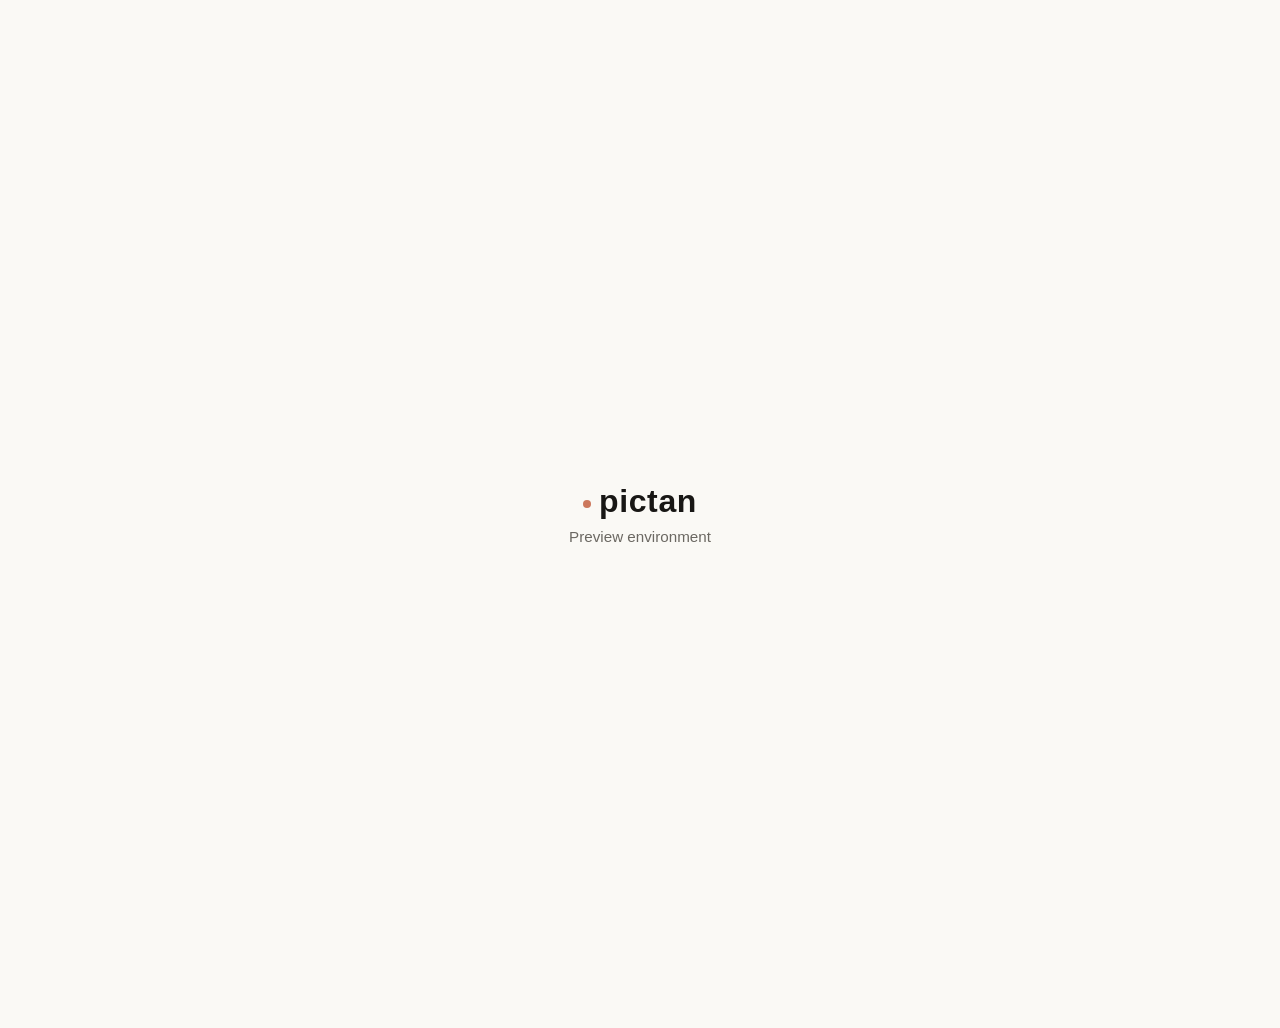
==== pictan-next/index.html @ 75539a79 "chore: bootstrap pictan.corita.jp preview environment - Add pictan-next/ as scratch space for the up" ====
<!DOCTYPE html>
<html lang="en">
<head>
  <meta charset="UTF-8">
  <meta name="viewport" content="width=device-width, initial-scale=1.0">
  <meta name="robots" content="noindex, nofollow">
  <title>pictan</title>
  <style>
    body {
      font-family: -apple-system, BlinkMacSystemFont, "Helvetica Neue", sans-serif;
      margin: 0;
      padding: 4rem 1.5rem;
      color: #181715;
      background: #faf9f5;
      min-height: 100vh;
      display: flex;
      flex-direction: column;
      justify-content: center;
      align-items: center;
      text-align: center;
    }
    h1 {
      margin: 0 0 0.5rem;
      font-size: 2rem;
      letter-spacing: 0.02em;
    }
    p {
      margin: 0;
      color: #6b6862;
      font-size: 0.95rem;
    }
    .dot {
      display: inline-block;
      width: 0.5rem;
      height: 0.5rem;
      background: #cc785c;
      border-radius: 50%;
      margin-right: 0.5rem;
      vertical-align: middle;
    }
  </style>
</head>
<body>
  <h1><span class="dot"></span>pictan</h1>
  <p>Preview environment</p>
</body>
</html>
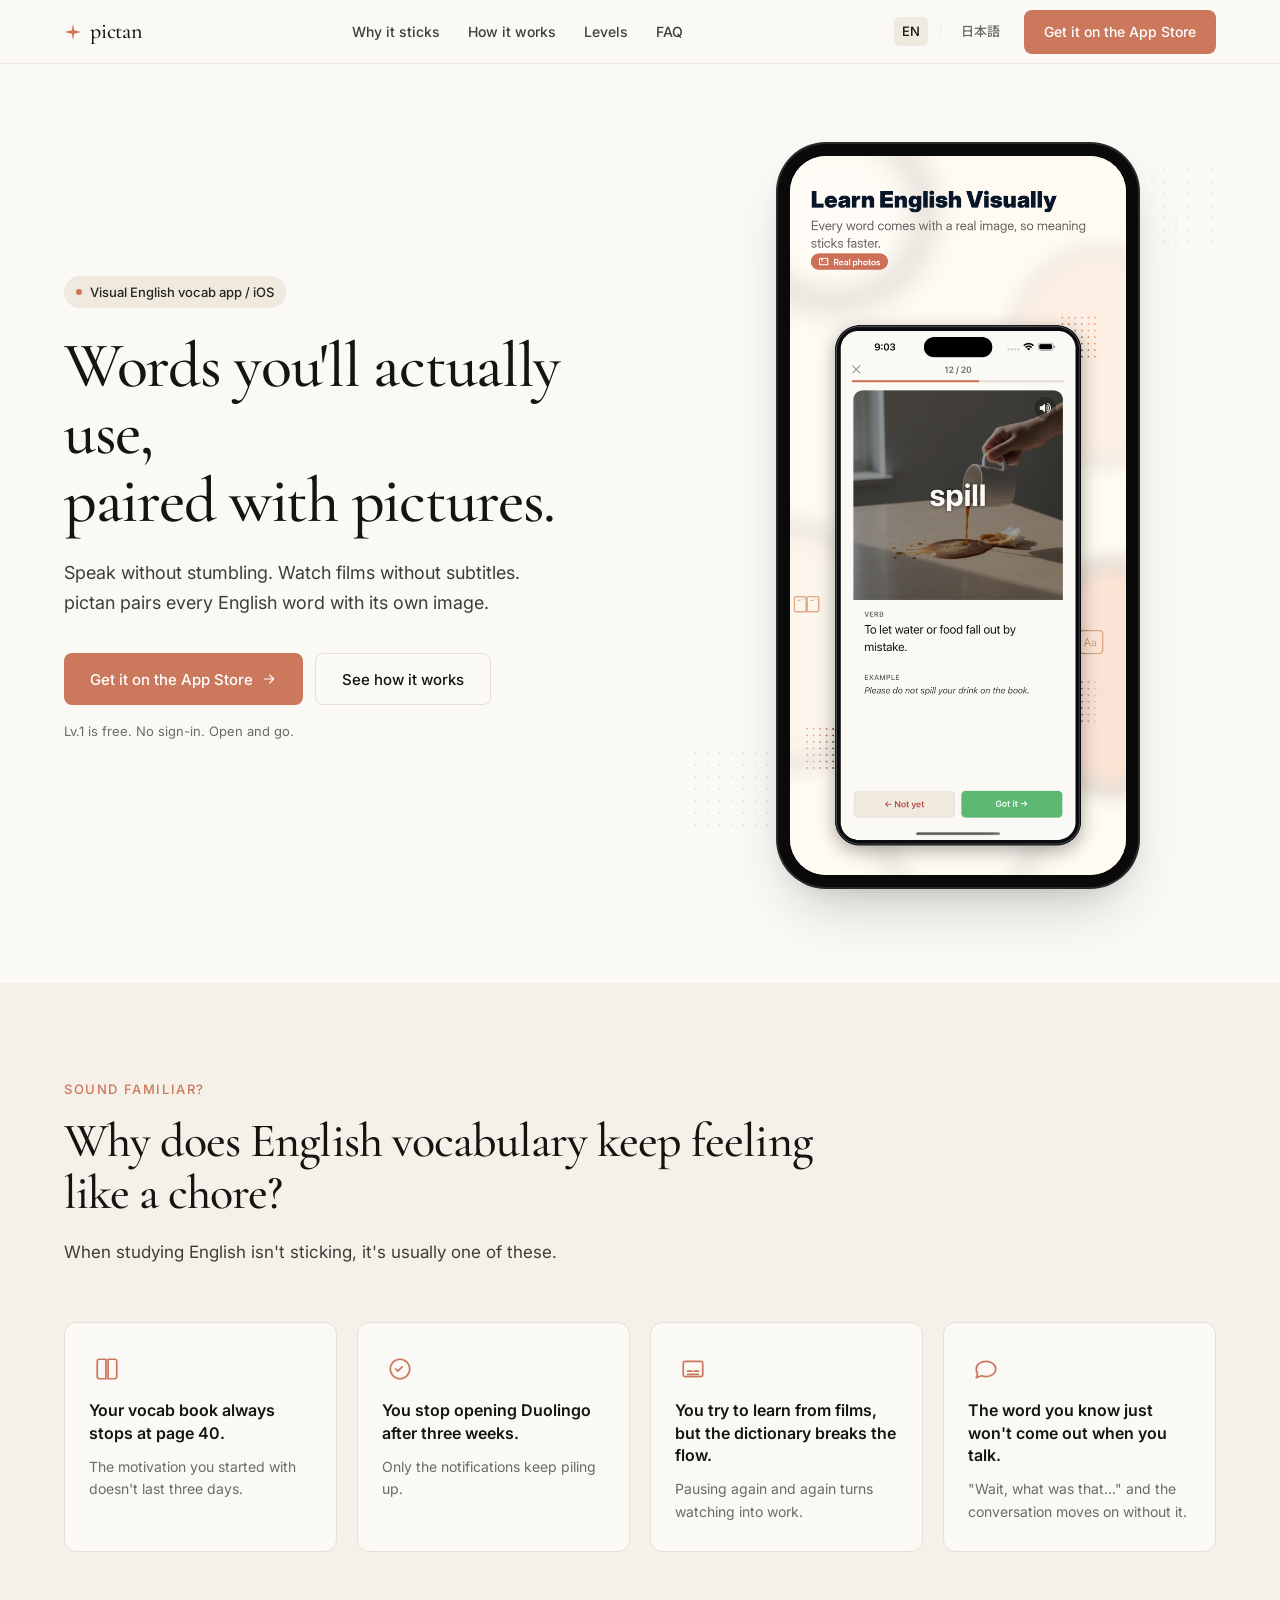
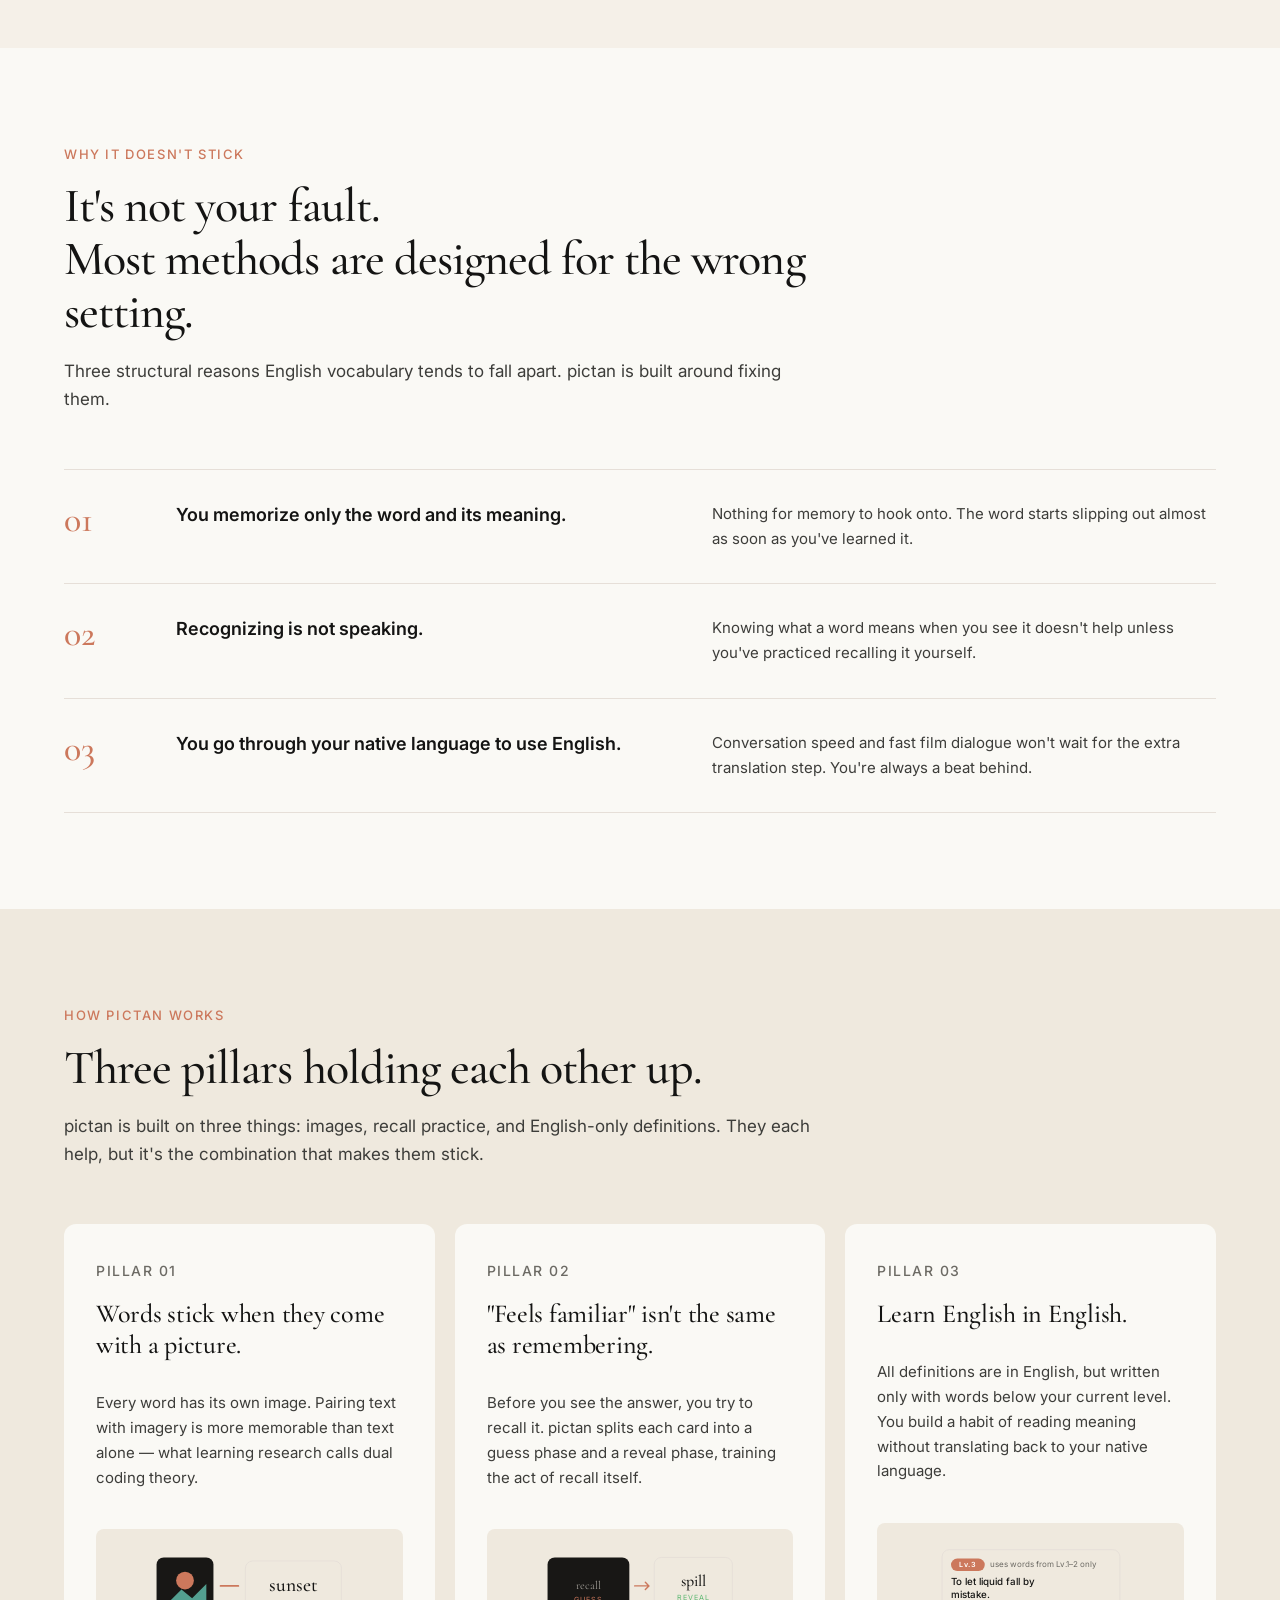
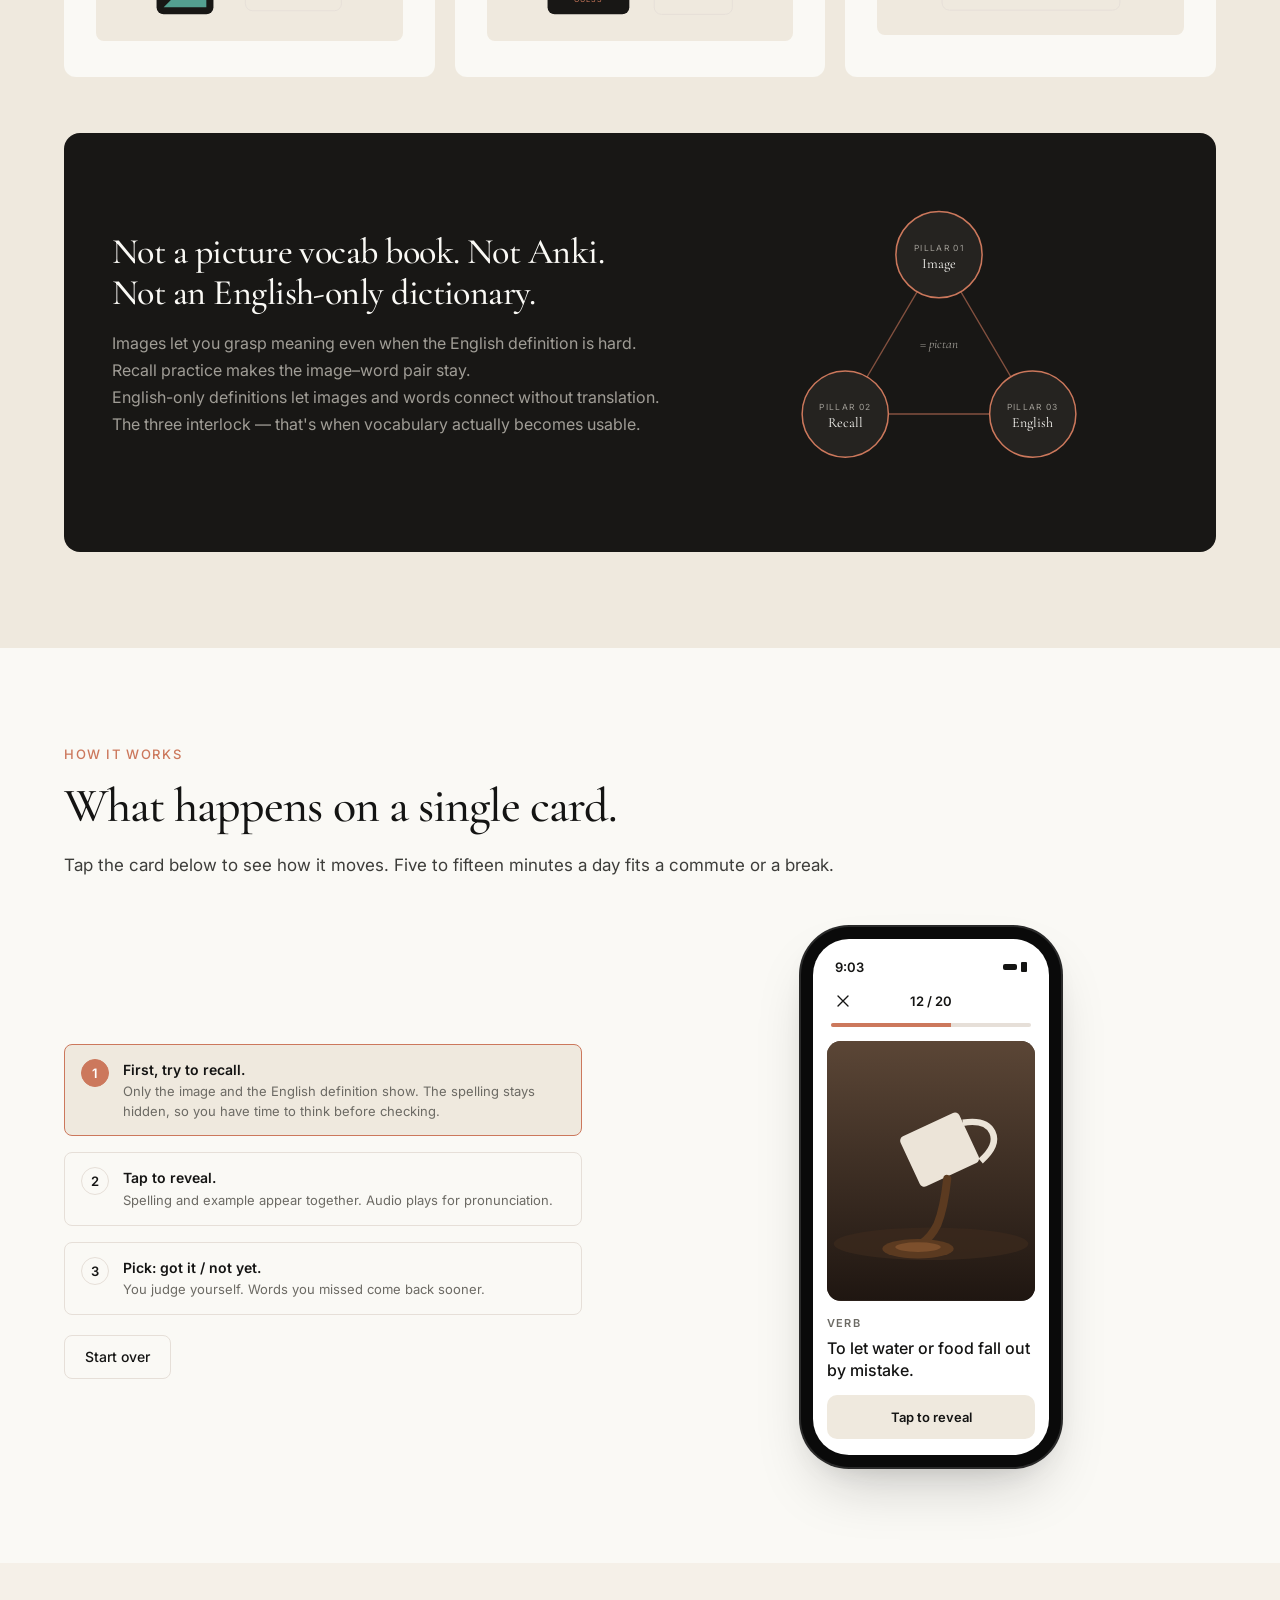
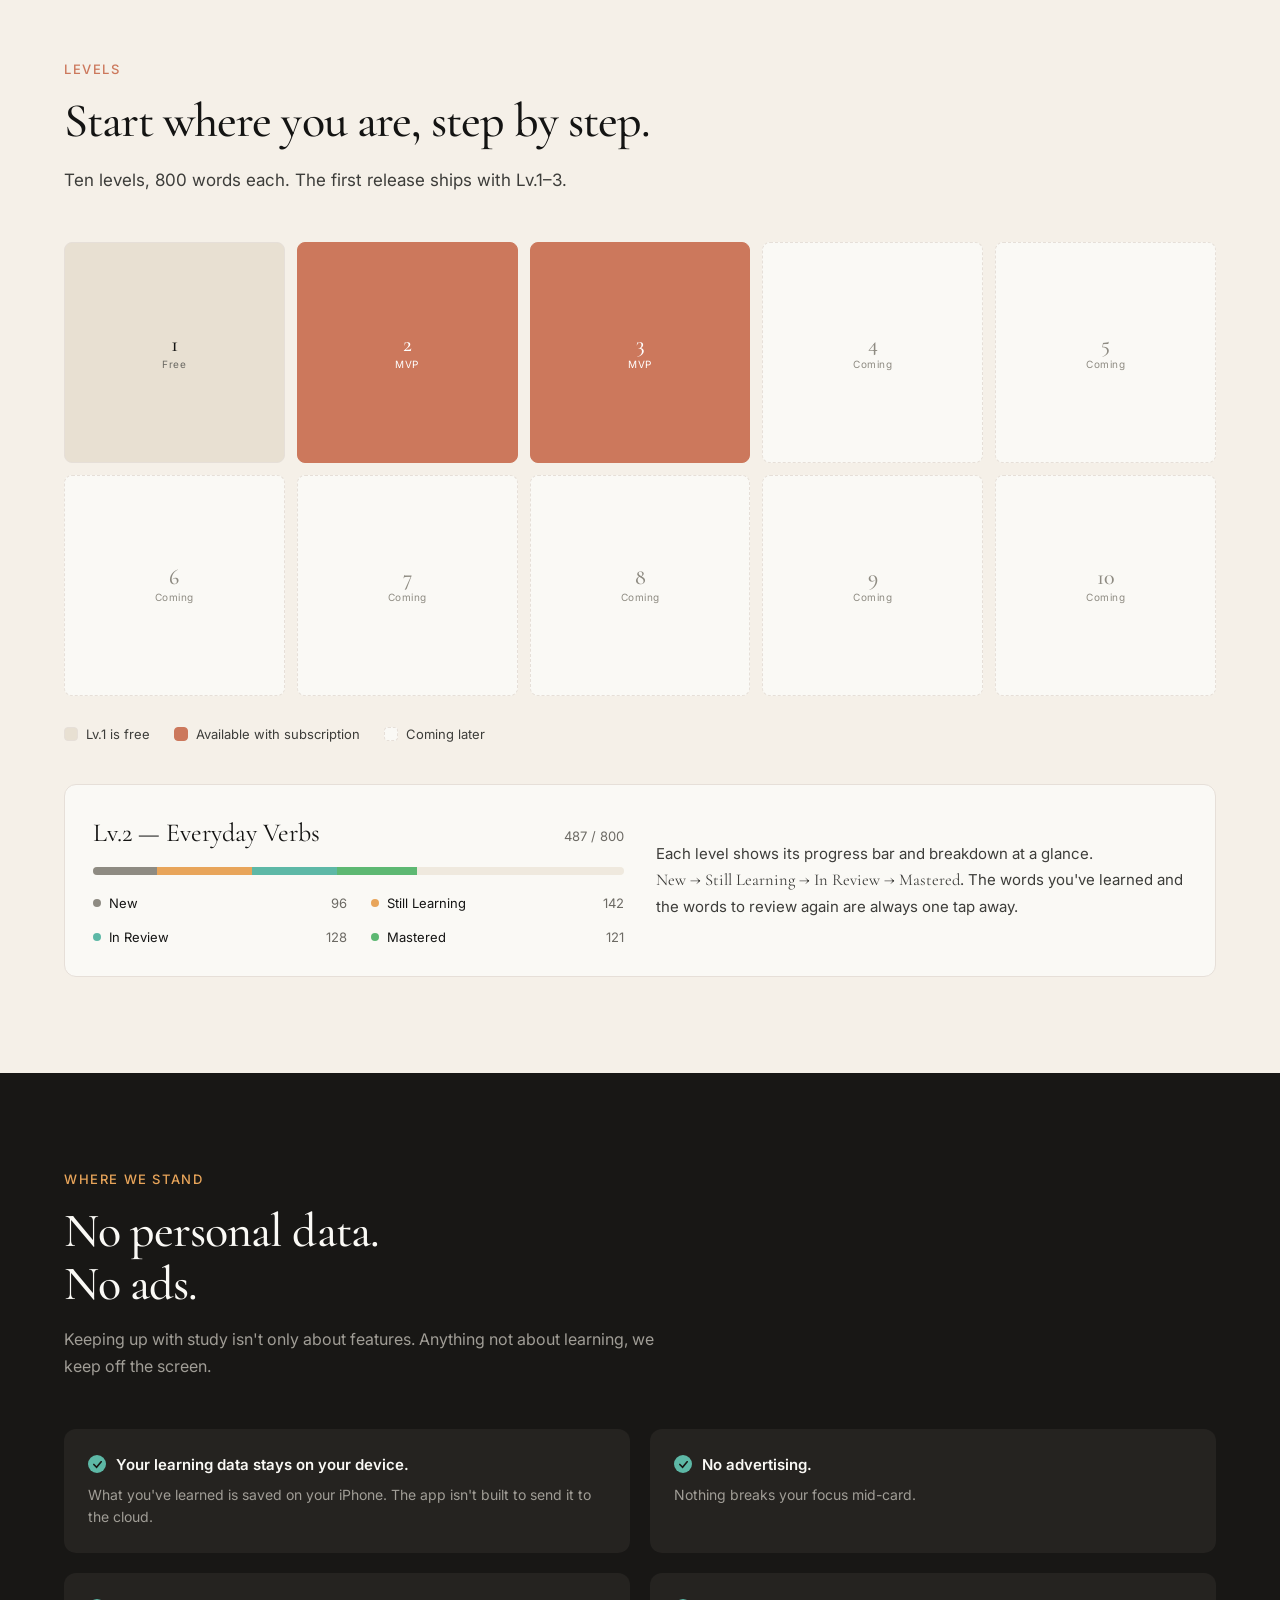
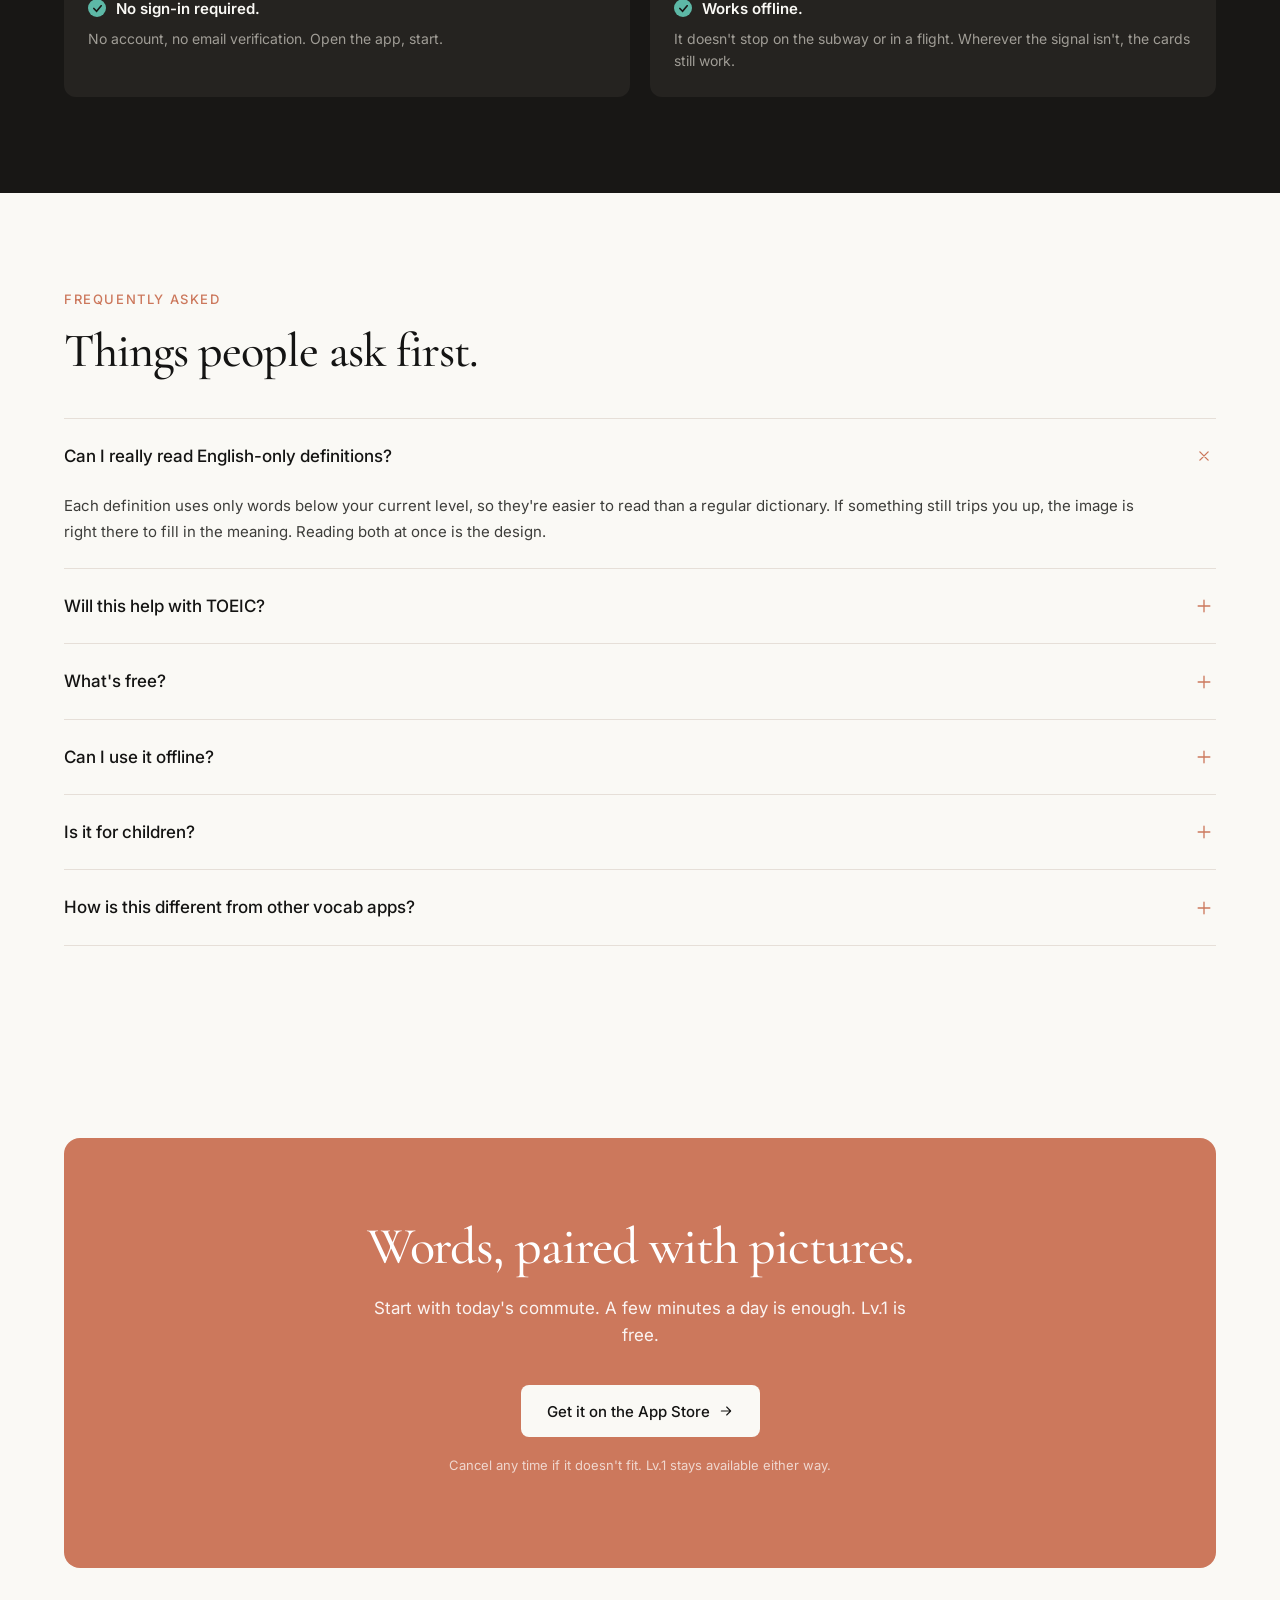
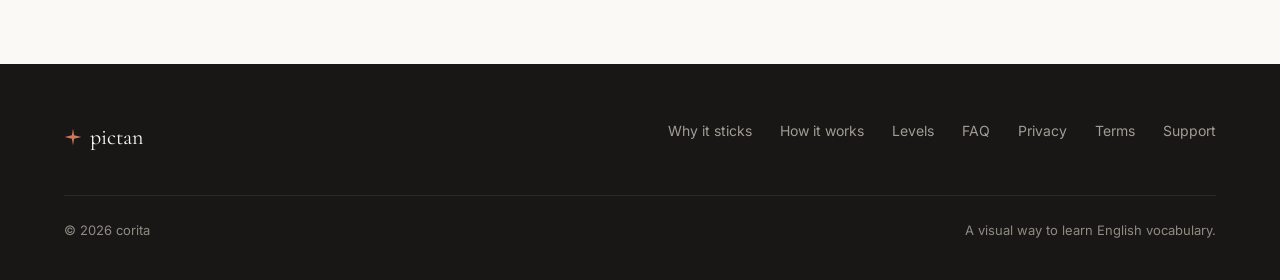
==== commit 6eb35916: "feat(pictan-next): add English LP and bilingual switching URL structure:   /   = English LP (x-defau" ====
--- a/pictan-next/index.html
+++ b/pictan-next/index.html
@@ -1,47 +1,693 @@
-<!DOCTYPE html>
+<!doctype html>
 <html lang="en">
 <head>
-  <meta charset="UTF-8">
-  <meta name="viewport" content="width=device-width, initial-scale=1.0">
+  <meta charset="utf-8">
+  <meta name="viewport" content="width=device-width, initial-scale=1">
+
+  <!-- First-visit language auto-redirect (root path only).
+       Runs synchronously before paint, so Japanese browsers never see
+       the English page flash. Honors any prior explicit choice. -->
+  <script>
+    (function () {
+      try {
+        if (localStorage.getItem('pictan_lang_pref')) return;
+        var p = window.location.pathname;
+        if (p !== '/' && p !== '/index.html') return;
+        var lang = (navigator.language || 'en').toLowerCase();
+        if (lang.indexOf('ja') === 0) {
+          localStorage.setItem('pictan_lang_pref', 'ja-auto');
+          window.location.replace('/ja');
+        }
+      } catch (e) {}
+    })();
+  </script>
+
+  <!-- Preview environment — index removal happens at cut-over (see MIGRATION.md). -->
   <meta name="robots" content="noindex, nofollow">
-  <title>pictan</title>
-  <style>
-    body {
-      font-family: -apple-system, BlinkMacSystemFont, "Helvetica Neue", sans-serif;
-      margin: 0;
-      padding: 4rem 1.5rem;
-      color: #181715;
-      background: #faf9f5;
-      min-height: 100vh;
-      display: flex;
-      flex-direction: column;
-      justify-content: center;
-      align-items: center;
-      text-align: center;
-    }
-    h1 {
-      margin: 0 0 0.5rem;
-      font-size: 2rem;
-      letter-spacing: 0.02em;
-    }
-    p {
-      margin: 0;
-      color: #6b6862;
-      font-size: 0.95rem;
-    }
-    .dot {
-      display: inline-block;
-      width: 0.5rem;
-      height: 0.5rem;
-      background: #cc785c;
-      border-radius: 50%;
-      margin-right: 0.5rem;
-      vertical-align: middle;
-    }
-  </style>
+
+  <title>pictan – Visual English vocabulary, paired with images</title>
+  <meta name="description" content="Every English word paired with its own image. Recall practice on every card. English-only definitions written below your level. Free for Lv.1, no sign-in. iOS.">
+
+  <!-- Open Graph / Twitter -->
+  <meta property="og:type" content="website">
+  <meta property="og:title" content="pictan – Visual English vocabulary, paired with images">
+  <meta property="og:description" content="Every English word paired with its own image. Free for Lv.1, no sign-in. iOS.">
+  <meta property="og:url" content="https://pictan.corita.jp/">
+  <meta property="og:image" content="https://pictan.corita.jp/assets/app-card-spill.png">
+  <meta property="og:locale" content="en_US">
+  <meta property="og:locale:alternate" content="ja_JP">
+  <meta property="og:site_name" content="pictan">
+  <meta name="twitter:card" content="summary_large_image">
+
+  <link rel="canonical" href="https://pictan.corita.jp/">
+  <link rel="alternate" hreflang="en" href="https://pictan.corita.jp/">
+  <link rel="alternate" hreflang="ja" href="https://pictan.corita.jp/ja">
+  <link rel="alternate" hreflang="x-default" href="https://pictan.corita.jp/">
+
+  <!-- Fonts -->
+  <link rel="preconnect" href="https://fonts.googleapis.com">
+  <link rel="preconnect" href="https://fonts.gstatic.com" crossorigin>
+  <link href="https://fonts.googleapis.com/css2?family=Cormorant+Garamond:wght@500;600&family=Inter:wght@400;500;600;700&family=Noto+Sans+JP:wght@400;500;600;700&family=Noto+Serif+JP:wght@500;600&display=swap" rel="stylesheet">
+
+  <link rel="stylesheet" href="styles.css">
 </head>
 <body>
-  <h1><span class="dot"></span>pictan</h1>
-  <p>Preview environment</p>
+
+<!-- ============ Nav ============ -->
+<nav class="nav">
+  <div class="container nav__inner">
+    <a class="nav__brand" href="#top" aria-label="pictan home">
+      <svg width="18" height="18" viewBox="0 0 16 16" fill="none" aria-hidden="true">
+        <path d="M8 0.5 L9 6.5 L15.5 8 L9 9.5 L8 15.5 L7 9.5 L0.5 8 L7 6.5 Z" fill="#cc785c"/>
+      </svg>
+      <span>pictan</span>
+    </a>
+    <div class="nav__links">
+      <a href="#why">Why it sticks</a>
+      <a href="#how">How it works</a>
+      <a href="#levels">Levels</a>
+      <a href="#faq">FAQ</a>
+    </div>
+    <div style="display:flex;align-items:center;gap:0">
+      <div class="nav__lang" aria-label="Language">
+        <a href="/" class="nav__lang-btn nav__lang-btn--active" data-lang-switch="en" hreflang="en" aria-current="page">EN</a>
+        <span class="nav__lang-sep" aria-hidden="true">｜</span>
+        <a href="/ja" class="nav__lang-btn" data-lang-switch="ja" hreflang="ja">日本語</a>
+      </div>
+      <!-- TODO(app-store-url): Replace href with actual App Store URL after approval. -->
+      <a class="btn btn--primary" href="#cta" data-app-store-link>Get it on the App Store</a>
+    </div>
+  </div>
+</nav>
+
+<main>
+
+  <!-- ============ Hero ============ -->
+  <section class="hero" id="top">
+    <div class="container hero__grid">
+      <div>
+        <span class="hero__eyebrow">
+          <span class="hero__eyebrow-dot"></span>
+          Visual English vocab app / iOS
+        </span>
+        <h1 class="display-xl">
+          Words you'll actually use,<br>paired with pictures.
+        </h1>
+        <p class="hero__sub">
+          Speak without stumbling. Watch films without subtitles.<br>
+          pictan pairs every English word with its own image.
+        </p>
+        <div class="hero__cta-row">
+          <!-- TODO(app-store-url): Replace href with actual App Store URL after approval. -->
+          <a class="btn btn--primary btn--lg" href="#cta" data-app-store-link>
+            Get it on the App Store
+            <svg width="16" height="16" viewBox="0 0 24 24" fill="none" stroke="currentColor" stroke-width="1.6" stroke-linecap="round" stroke-linejoin="round" aria-hidden="true">
+              <path d="M5 12h14M13 6l6 6-6 6"/>
+            </svg>
+          </a>
+          <a class="btn btn--secondary btn--lg" href="#how">See how it works</a>
+        </div>
+        <p class="hero__cta-note">Lv.1 is free. No sign-in. Open and go.</p>
+      </div>
+      <div class="hero__phone-wrap">
+        <div class="hero__dots dot-pattern hero__dots--tr"></div>
+        <div class="hero__dots dot-pattern hero__dots--bl"></div>
+        <div class="phone phone--lg">
+          <div class="phone__screen">
+            <img src="assets/app-card-spill.png" alt="pictan flashcard screen" width="360" height="660">
+          </div>
+        </div>
+      </div>
+    </div>
+  </section>
+
+  <!-- ============ Pain ============ -->
+  <section class="section pain">
+    <div class="container">
+      <div class="section-header">
+        <p class="section-eyebrow">Sound familiar?</p>
+        <h2 class="display-lg">Why does English vocabulary keep feeling like a chore?</h2>
+        <p class="section-header__sub">
+          When studying English isn't sticking, it's usually one of these.
+        </p>
+      </div>
+      <div class="pain__grid">
+
+        <div class="pain-card">
+          <div class="pain-card__icon">
+            <svg width="26" height="26" viewBox="0 0 24 24" fill="none" stroke="currentColor" stroke-width="1.6" stroke-linecap="round" stroke-linejoin="round" aria-hidden="true">
+              <path d="M3 5a2 2 0 012-2h6v18H5a2 2 0 01-2-2V5z"/>
+              <path d="M21 5a2 2 0 00-2-2h-6v18h6a2 2 0 002-2V5z"/>
+            </svg>
+          </div>
+          <div class="pain-card__title">Your vocab book always stops at page 40.</div>
+          <div class="pain-card__body">The motivation you started with doesn't last three days.</div>
+        </div>
+
+        <div class="pain-card">
+          <div class="pain-card__icon">
+            <svg width="26" height="26" viewBox="0 0 24 24" fill="none" stroke="currentColor" stroke-width="1.6" stroke-linecap="round" stroke-linejoin="round" aria-hidden="true">
+              <circle cx="12" cy="12" r="9"/>
+              <path d="M8 12l2 2 4-4"/>
+            </svg>
+          </div>
+          <div class="pain-card__title">You stop opening Duolingo after three weeks.</div>
+          <div class="pain-card__body">Only the notifications keep piling up.</div>
+        </div>
+
+        <div class="pain-card">
+          <div class="pain-card__icon">
+            <svg width="26" height="26" viewBox="0 0 24 24" fill="none" stroke="currentColor" stroke-width="1.6" stroke-linecap="round" stroke-linejoin="round" aria-hidden="true">
+              <rect x="3" y="5" width="18" height="14" rx="2"/>
+              <path d="M7 14h4M13 14h4M7 17h10"/>
+            </svg>
+          </div>
+          <div class="pain-card__title">You try to learn from films, but the dictionary breaks the flow.</div>
+          <div class="pain-card__body">Pausing again and again turns watching into work.</div>
+        </div>
+
+        <div class="pain-card">
+          <div class="pain-card__icon">
+            <svg width="26" height="26" viewBox="0 0 24 24" fill="none" stroke="currentColor" stroke-width="1.6" stroke-linecap="round" stroke-linejoin="round" aria-hidden="true">
+              <path d="M21 12c0 4-4 7-9 7-1.5 0-2.9-.3-4.2-.8L3 20l1.2-3.7C3.5 15.1 3 13.6 3 12c0-4 4-7 9-7s9 3 9 7z"/>
+            </svg>
+          </div>
+          <div class="pain-card__title">The word you know just won't come out when you talk.</div>
+          <div class="pain-card__body">"Wait, what was that..." and the conversation moves on without it.</div>
+        </div>
+
+      </div>
+    </div>
+  </section>
+
+  <!-- ============ Structural / continued reasons ============ -->
+  <section class="section" id="why">
+    <div class="container">
+      <div class="section-header">
+        <p class="section-eyebrow">Why it doesn't stick</p>
+        <h2 class="display-lg">It's not your fault.<br>Most methods are designed for the wrong setting.</h2>
+        <p class="section-header__sub struct__intro">
+          Three structural reasons English vocabulary tends to fall apart. pictan is built around fixing them.
+        </p>
+      </div>
+      <div class="struct__list">
+
+        <div class="struct-row">
+          <div class="struct-row__num">01</div>
+          <div class="struct-row__title">You memorize only the word and its meaning.</div>
+          <div class="struct-row__body">Nothing for memory to hook onto. The word starts slipping out almost as soon as you've learned it.</div>
+        </div>
+
+        <div class="struct-row">
+          <div class="struct-row__num">02</div>
+          <div class="struct-row__title">Recognizing is not speaking.</div>
+          <div class="struct-row__body">Knowing what a word means when you see it doesn't help unless you've practiced recalling it yourself.</div>
+        </div>
+
+        <div class="struct-row">
+          <div class="struct-row__num">03</div>
+          <div class="struct-row__title">You go through your native language to use English.</div>
+          <div class="struct-row__body">Conversation speed and fast film dialogue won't wait for the extra translation step. You're always a beat behind.</div>
+        </div>
+
+      </div>
+    </div>
+  </section>
+
+  <!-- ============ Pillars (3 pillars + synergy) ============ -->
+  <section class="section pillars" id="how">
+    <div class="container">
+      <div class="section-header">
+        <p class="section-eyebrow">How pictan works</p>
+        <h2 class="display-lg">Three pillars holding each other up.</h2>
+        <p class="section-header__sub">
+          pictan is built on three things: images, recall practice, and English-only definitions. They each help, but it's the combination that makes them stick.
+        </p>
+      </div>
+
+      <div class="pillars__grid">
+
+        <div class="pillar-card">
+          <div class="pillar-card__index">
+            <span class="pillar-card__index-num">Pillar 01</span>
+          </div>
+          <h3 class="pillar-card__title">Words stick when they come with a picture.</h3>
+          <p class="pillar-card__body">
+            Every word has its own image. Pairing text with imagery is more memorable than text alone — what learning research calls dual coding theory.
+          </p>
+          <div class="pillar-card__viz">
+            <svg viewBox="0 0 220 90" width="100%" height="80" style="max-width:260px" aria-hidden="true">
+              <rect x="6" y="14" width="64" height="64" rx="8" fill="#181715"/>
+              <circle cx="38" cy="40" r="10" fill="#cc785c"/>
+              <path d="M14 70 L34 50 L46 60 L62 44 L62 70 Z" fill="#5db8a6" opacity="0.85"/>
+              <line x1="78" y1="46" x2="98" y2="46" stroke="#cc785c" stroke-width="2" stroke-linecap="round"/>
+              <rect x="106" y="18" width="108" height="56" rx="8" fill="#efe9de" stroke="#e6dfd8"/>
+              <text x="160" y="52" text-anchor="middle" font-family="Cormorant Garamond, serif" font-size="22" font-weight="500" fill="#141413">sunset</text>
+            </svg>
+          </div>
+        </div>
+
+        <div class="pillar-card">
+          <div class="pillar-card__index">
+            <span class="pillar-card__index-num">Pillar 02</span>
+          </div>
+          <h3 class="pillar-card__title">"Feels familiar" isn't the same as remembering.</h3>
+          <p class="pillar-card__body">
+            Before you see the answer, you try to recall it. pictan splits each card into a guess phase and a reveal phase, training the act of recall itself.
+          </p>
+          <div class="pillar-card__viz">
+            <svg viewBox="0 0 220 90" width="100%" height="80" style="max-width:260px" aria-hidden="true">
+              <rect x="6" y="14" width="92" height="64" rx="8" fill="#181715"/>
+              <text x="52" y="50" text-anchor="middle" font-family="Cormorant Garamond, serif" font-size="13" fill="#a09d96">recall</text>
+              <text x="52" y="64" text-anchor="middle" font-family="Inter, sans-serif" font-size="8" fill="#cc785c" letter-spacing="1">GUESS</text>
+              <path d="M104 46 L120 46 M116 42 L120 46 L116 50" stroke="#cc785c" stroke-width="1.6" fill="none" stroke-linecap="round"/>
+              <rect x="126" y="14" width="88" height="64" rx="8" fill="#efe9de" stroke="#e6dfd8"/>
+              <text x="170" y="46" text-anchor="middle" font-family="Cormorant Garamond, serif" font-size="18" font-weight="500" fill="#141413">spill</text>
+              <text x="170" y="62" text-anchor="middle" font-family="Inter, sans-serif" font-size="8" fill="#5db872" letter-spacing="1">REVEAL</text>
+            </svg>
+          </div>
+        </div>
+
+        <div class="pillar-card">
+          <div class="pillar-card__index">
+            <span class="pillar-card__index-num">Pillar 03</span>
+          </div>
+          <h3 class="pillar-card__title">Learn English in English.</h3>
+          <p class="pillar-card__body">
+            All definitions are in English, but written only with words below your current level. You build a habit of reading meaning without translating back to your native language.
+          </p>
+          <div class="pillar-card__viz">
+            <svg viewBox="0 0 220 90" width="100%" height="80" style="max-width:260px" aria-hidden="true">
+              <rect x="10" y="12" width="200" height="68" rx="8" fill="#efe9de" stroke="#e6dfd8"/>
+              <rect x="20" y="22" width="38" height="14" rx="7" fill="#cc785c"/>
+              <text x="39" y="32" text-anchor="middle" font-family="Inter, sans-serif" font-size="8" font-weight="600" fill="#fff" letter-spacing="0.5">Lv.3</text>
+              <text x="64" y="32" font-family="Inter, sans-serif" font-size="9" fill="#6c6a64">uses words from Lv.1–2 only</text>
+              <text x="20" y="52" font-family="Inter, sans-serif" font-size="11" font-weight="500" fill="#141413">To let liquid fall by</text>
+              <text x="20" y="66" font-family="Inter, sans-serif" font-size="11" font-weight="500" fill="#141413">mistake.</text>
+            </svg>
+          </div>
+        </div>
+
+      </div>
+
+      <div class="pillars__synergy">
+        <div>
+          <h3 class="synergy__title">
+            Not a picture vocab book. Not Anki. Not an English-only dictionary.
+          </h3>
+          <p class="synergy__lead">
+            Images let you grasp meaning even when the English definition is hard.<br>
+            Recall practice makes the image–word pair stay.<br>
+            English-only definitions let images and words connect without translation.<br>
+            The three interlock — that's when vocabulary actually becomes usable.
+          </p>
+        </div>
+        <div class="synergy__triangle">
+          <svg viewBox="0 0 320 300" aria-hidden="true">
+            <g stroke="#cc785c" stroke-width="1.4" opacity="0.6">
+              <line x1="160" y1="60" x2="60" y2="230"/>
+              <line x1="160" y1="60" x2="260" y2="230"/>
+              <line x1="60" y1="230" x2="260" y2="230"/>
+            </g>
+            <g>
+              <circle cx="160" cy="60" r="46" fill="#252320" stroke="#cc785c" stroke-width="1.6"/>
+              <text x="160" y="56" text-anchor="middle" font-family="Inter, sans-serif" font-size="9" letter-spacing="1.4" fill="#a09d96">PILLAR 01</text>
+              <text x="160" y="74" text-anchor="middle" font-family="Cormorant Garamond, serif" font-size="15" fill="#faf9f5">Image</text>
+
+              <circle cx="60" cy="230" r="46" fill="#252320" stroke="#cc785c" stroke-width="1.6"/>
+              <text x="60" y="226" text-anchor="middle" font-family="Inter, sans-serif" font-size="9" letter-spacing="1.4" fill="#a09d96">PILLAR 02</text>
+              <text x="60" y="244" text-anchor="middle" font-family="Cormorant Garamond, serif" font-size="15" fill="#faf9f5">Recall</text>
+
+              <circle cx="260" cy="230" r="46" fill="#252320" stroke="#cc785c" stroke-width="1.6"/>
+              <text x="260" y="226" text-anchor="middle" font-family="Inter, sans-serif" font-size="9" letter-spacing="1.4" fill="#a09d96">PILLAR 03</text>
+              <text x="260" y="244" text-anchor="middle" font-family="Cormorant Garamond, serif" font-size="15" fill="#faf9f5">English</text>
+            </g>
+            <text x="160" y="160" text-anchor="middle" font-family="Cormorant Garamond, serif" font-style="italic" font-size="14" fill="#a09d96">= pictan</text>
+          </svg>
+        </div>
+      </div>
+    </div>
+  </section>
+
+  <!-- ============ Demo (interactive flashcard) ============ -->
+  <section class="section demo">
+    <div class="container">
+      <div class="section-header">
+        <p class="section-eyebrow">How it works</p>
+        <h2 class="display-lg">What happens on a single card.</h2>
+        <p class="section-header__sub">
+          Tap the card below to see how it moves. Five to fifteen minutes a day fits a commute or a break.
+        </p>
+      </div>
+
+      <div class="demo__grid">
+        <div class="demo__copy">
+          <div class="demo__steps">
+            <div class="demo-step demo-step--active" data-demo-step="0">
+              <div class="demo-step__num">1</div>
+              <div>
+                <p class="demo-step__title">First, try to recall.</p>
+                <p class="demo-step__body">Only the image and the English definition show. The spelling stays hidden, so you have time to think before checking.</p>
+              </div>
+            </div>
+            <div class="demo-step" data-demo-step="1">
+              <div class="demo-step__num">2</div>
+              <div>
+                <p class="demo-step__title">Tap to reveal.</p>
+                <p class="demo-step__body">Spelling and example appear together. Audio plays for pronunciation.</p>
+              </div>
+            </div>
+            <div class="demo-step" data-demo-step="2">
+              <div class="demo-step__num">3</div>
+              <div>
+                <p class="demo-step__title">Pick: got it / not yet.</p>
+                <p class="demo-step__body">You judge yourself. Words you missed come back sooner.</p>
+              </div>
+            </div>
+          </div>
+          <button class="btn btn--secondary" data-demo-reset style="margin-top:20px">Start over</button>
+        </div>
+
+        <div class="demo__phone-wrap">
+          <div class="phone phone--sm" style="aspect-ratio: 260 / 540">
+            <div class="phone__screen">
+              <div class="demo-card" data-demo-card data-phase="0">
+                <div class="demo-card__statusbar">
+                  <span>9:03</span>
+                  <span style="display:flex;gap:4px;align-items:center">
+                    <span style="display:inline-block;width:14px;height:6px;background:#141413;border-radius:2px"></span>
+                    <span style="display:inline-block;width:6px;height:10px;background:#141413;border-radius:1px"></span>
+                  </span>
+                </div>
+                <div class="demo-card__topbar">
+                  <div class="demo-card__close" aria-hidden="true">
+                    <svg width="20" height="20" viewBox="0 0 24 24" fill="none" stroke="currentColor" stroke-width="1.6" stroke-linecap="round" stroke-linejoin="round">
+                      <path d="M6 6l12 12M18 6L6 18"/>
+                    </svg>
+                  </div>
+                  <div class="demo-card__counter">12 / 20</div>
+                  <div style="width:24px"></div>
+                </div>
+                <div class="demo-card__progress">
+                  <div class="demo-card__progress-fill" style="width:60%"></div>
+                </div>
+
+                <div class="demo-card__image" role="button" tabindex="0" aria-label="Reveal the answer">
+                  <div class="demo-card__sound" aria-hidden="true">
+                    <svg width="14" height="14" viewBox="0 0 24 24" fill="none" stroke="currentColor" stroke-width="1.8" stroke-linecap="round" stroke-linejoin="round">
+                      <path d="M11 5L6 9H3v6h3l5 4V5z"/>
+                      <path d="M16 8a5 5 0 010 8M19 5a9 9 0 010 14"/>
+                    </svg>
+                  </div>
+                  <svg viewBox="0 0 200 160" width="100%" height="100%" preserveAspectRatio="xMidYMid slice" style="position:absolute;inset:0" aria-hidden="true">
+                    <defs>
+                      <linearGradient id="bg" x1="0" x2="0" y1="0" y2="1">
+                        <stop offset="0" stop-color="#5b4636"/>
+                        <stop offset="1" stop-color="#1f1611"/>
+                      </linearGradient>
+                    </defs>
+                    <rect width="200" height="160" fill="url(#bg)"/>
+                    <ellipse cx="100" cy="125" rx="60" ry="10" fill="#3d2a1d" opacity="0.7"/>
+                    <g transform="translate(80 60) rotate(-25)">
+                      <rect width="40" height="34" rx="3" fill="#ece4d8"/>
+                      <path d="M40 8 q14 4 14 13 q0 9 -14 13" fill="none" stroke="#ece4d8" stroke-width="4"/>
+                    </g>
+                    <path d="M110 85 q-2 18 -6 28 q-4 8 -10 12" stroke="#5b3a20" stroke-width="5" fill="none" stroke-linecap="round"/>
+                    <ellipse cx="92" cy="128" rx="22" ry="6" fill="#5b3a20"/>
+                    <ellipse cx="92" cy="127" rx="14" ry="3" fill="#7c4f2c"/>
+                  </svg>
+                  <div class="demo-card__image-tag">spill</div>
+                </div>
+
+                <div class="demo-card__meta">VERB</div>
+                <div class="demo-card__def">To let water or food fall out by mistake.</div>
+
+                <div class="demo-card__example-wrap">
+                  <div class="demo-card__example-label">EXAMPLE</div>
+                  <div class="demo-card__example">Please do not spill your drink on the book.</div>
+                </div>
+
+                <div class="demo-card__reveal-hint demo-card__bottom demo-card__bottom--guess">Tap to reveal</div>
+
+                <div class="demo-card__actions demo-card__bottom demo-card__bottom--reveal">
+                  <button class="demo-card__btn demo-card__btn--not" type="button">
+                    <svg width="14" height="14" viewBox="0 0 24 24" fill="none" stroke="currentColor" stroke-width="1.6" stroke-linecap="round" stroke-linejoin="round" aria-hidden="true">
+                      <path d="M19 12H5M11 6l-6 6 6 6"/>
+                    </svg>
+                    Not yet
+                  </button>
+                  <button class="demo-card__btn demo-card__btn--got" type="button">
+                    Got it
+                    <svg width="14" height="14" viewBox="0 0 24 24" fill="none" stroke="currentColor" stroke-width="1.6" stroke-linecap="round" stroke-linejoin="round" aria-hidden="true">
+                      <path d="M5 12h14M13 6l6 6-6 6"/>
+                    </svg>
+                  </button>
+                </div>
+
+                <div class="demo-card__reveal-hint demo-card__bottom demo-card__bottom--result">Saved. On to the next card.</div>
+              </div>
+            </div>
+          </div>
+        </div>
+      </div>
+    </div>
+  </section>
+
+  <!-- ============ Levels ============ -->
+  <section class="section levels" id="levels">
+    <div class="container">
+      <div class="section-header">
+        <p class="section-eyebrow">Levels</p>
+        <h2 class="display-lg">Start where you are, step by step.</h2>
+        <p class="section-header__sub">
+          Ten levels, 800 words each. The first release ships with Lv.1–3.
+        </p>
+      </div>
+
+      <div class="levels__grid">
+        <div class="level-cell level-cell--free"><div class="level-cell__num">1</div><div class="level-cell__label">Free</div></div>
+        <div class="level-cell level-cell--unlocked"><div class="level-cell__num">2</div><div class="level-cell__label">MVP</div></div>
+        <div class="level-cell level-cell--unlocked"><div class="level-cell__num">3</div><div class="level-cell__label">MVP</div></div>
+        <div class="level-cell level-cell--coming"><div class="level-cell__num">4</div><div class="level-cell__label">Coming</div></div>
+        <div class="level-cell level-cell--coming"><div class="level-cell__num">5</div><div class="level-cell__label">Coming</div></div>
+        <div class="level-cell level-cell--coming"><div class="level-cell__num">6</div><div class="level-cell__label">Coming</div></div>
+        <div class="level-cell level-cell--coming"><div class="level-cell__num">7</div><div class="level-cell__label">Coming</div></div>
+        <div class="level-cell level-cell--coming"><div class="level-cell__num">8</div><div class="level-cell__label">Coming</div></div>
+        <div class="level-cell level-cell--coming"><div class="level-cell__num">9</div><div class="level-cell__label">Coming</div></div>
+        <div class="level-cell level-cell--coming"><div class="level-cell__num">10</div><div class="level-cell__label">Coming</div></div>
+      </div>
+
+      <div class="levels__legend">
+        <div class="legend-item"><div class="legend-swatch" style="background:var(--surface-cream-strong)"></div> Lv.1 is free</div>
+        <div class="legend-item"><div class="legend-swatch" style="background:var(--primary);border-color:var(--primary)"></div> Available with subscription</div>
+        <div class="legend-item"><div class="legend-swatch" style="background:var(--canvas);border-style:dashed"></div> Coming later</div>
+      </div>
+
+      <div class="levels__progress">
+        <div>
+          <div class="progress-header">
+            <div class="progress-title">Lv.2 — Everyday Verbs</div>
+            <div class="progress-count">487 / 800</div>
+          </div>
+          <div class="progress-bar">
+            <div style="width:12%;background:var(--muted-soft)"></div>
+            <div style="width:18%;background:var(--accent-amber)"></div>
+            <div style="width:16%;background:var(--accent-teal)"></div>
+            <div style="width:15%;background:var(--success)"></div>
+          </div>
+          <div class="progress-status">
+            <div class="progress-status__item"><div class="progress-status__dot" style="background:var(--muted-soft)"></div> New <span class="muted">96</span></div>
+            <div class="progress-status__item"><div class="progress-status__dot" style="background:var(--accent-amber)"></div> Still Learning <span class="muted">142</span></div>
+            <div class="progress-status__item"><div class="progress-status__dot" style="background:var(--accent-teal)"></div> In Review <span class="muted">128</span></div>
+            <div class="progress-status__item"><div class="progress-status__dot" style="background:var(--success)"></div> Mastered <span class="muted">121</span></div>
+          </div>
+        </div>
+        <div class="progress-note">
+          Each level shows its progress bar and breakdown at a glance.<br>
+          <em>New → Still Learning → In Review → Mastered</em>. The words you've learned and the words to review again are always one tap away.
+        </div>
+      </div>
+    </div>
+  </section>
+
+  <!-- ============ Privacy ============ -->
+  <section class="section privacy">
+    <div class="container">
+      <div class="section-header">
+        <p class="section-eyebrow">Where we stand</p>
+        <h2 class="display-lg">No personal data.<br>No ads.</h2>
+        <p class="privacy__lead">
+          Keeping up with study isn't only about features. Anything not about learning, we keep off the screen.
+        </p>
+      </div>
+      <div class="privacy__grid">
+
+        <div class="privacy-card">
+          <div class="privacy-card__title">
+            <div class="privacy-card__check">
+              <svg width="11" height="11" viewBox="0 0 12 12" aria-hidden="true"><path d="M2 6l3 3 5-6" stroke="currentColor" stroke-width="1.8" fill="none" stroke-linecap="round"/></svg>
+            </div>
+            Your learning data stays on your device.
+          </div>
+          <div class="privacy-card__body">What you've learned is saved on your iPhone. The app isn't built to send it to the cloud.</div>
+        </div>
+
+        <div class="privacy-card">
+          <div class="privacy-card__title">
+            <div class="privacy-card__check">
+              <svg width="11" height="11" viewBox="0 0 12 12" aria-hidden="true"><path d="M2 6l3 3 5-6" stroke="currentColor" stroke-width="1.8" fill="none" stroke-linecap="round"/></svg>
+            </div>
+            No advertising.
+          </div>
+          <div class="privacy-card__body">Nothing breaks your focus mid-card.</div>
+        </div>
+
+        <div class="privacy-card">
+          <div class="privacy-card__title">
+            <div class="privacy-card__check">
+              <svg width="11" height="11" viewBox="0 0 12 12" aria-hidden="true"><path d="M2 6l3 3 5-6" stroke="currentColor" stroke-width="1.8" fill="none" stroke-linecap="round"/></svg>
+            </div>
+            No sign-in required.
+          </div>
+          <div class="privacy-card__body">No account, no email verification. Open the app, start.</div>
+        </div>
+
+        <div class="privacy-card">
+          <div class="privacy-card__title">
+            <div class="privacy-card__check">
+              <svg width="11" height="11" viewBox="0 0 12 12" aria-hidden="true"><path d="M2 6l3 3 5-6" stroke="currentColor" stroke-width="1.8" fill="none" stroke-linecap="round"/></svg>
+            </div>
+            Works offline.
+          </div>
+          <div class="privacy-card__body">It doesn't stop on the subway or in a flight. Wherever the signal isn't, the cards still work.</div>
+        </div>
+
+      </div>
+    </div>
+  </section>
+
+  <!-- ============ FAQ ============ -->
+  <section class="section faq" id="faq">
+    <div class="container">
+      <div class="section-header">
+        <p class="section-eyebrow">Frequently asked</p>
+        <h2 class="display-lg">Things people ask first.</h2>
+      </div>
+      <div class="faq__list">
+
+        <div class="faq-item faq-item--open" data-faq-item>
+          <button class="faq-item__q" type="button">
+            <span>Can I really read English-only definitions?</span>
+            <span class="faq-item__icon">
+              <svg width="20" height="20" viewBox="0 0 24 24" fill="none" stroke="currentColor" stroke-width="1.6" stroke-linecap="round" stroke-linejoin="round" aria-hidden="true"><path d="M12 5v14M5 12h14"/></svg>
+            </span>
+          </button>
+          <div class="faq-item__a">Each definition uses only words below your current level, so they're easier to read than a regular dictionary. If something still trips you up, the image is right there to fill in the meaning. Reading both at once is the design.</div>
+        </div>
+
+        <div class="faq-item" data-faq-item>
+          <button class="faq-item__q" type="button">
+            <span>Will this help with TOEIC?</span>
+            <span class="faq-item__icon">
+              <svg width="20" height="20" viewBox="0 0 24 24" fill="none" stroke="currentColor" stroke-width="1.6" stroke-linecap="round" stroke-linejoin="round" aria-hidden="true"><path d="M12 5v14M5 12h14"/></svg>
+            </span>
+          </button>
+          <div class="faq-item__a">pictan isn't a TOEIC-prep app. The goal is being able to hold a conversation and watch films without subtitles. Your vocabulary grows as a result, which may affect a score along the way.</div>
+        </div>
+
+        <div class="faq-item" data-faq-item>
+          <button class="faq-item__q" type="button">
+            <span>What's free?</span>
+            <span class="faq-item__icon">
+              <svg width="20" height="20" viewBox="0 0 24 24" fill="none" stroke="currentColor" stroke-width="1.6" stroke-linecap="round" stroke-linejoin="round" aria-hidden="true"><path d="M12 5v14M5 12h14"/></svg>
+            </span>
+          </button>
+          <div class="faq-item__a">Lv.1 — 800 words. Lv.2 and up are a monthly subscription.</div>
+        </div>
+
+        <div class="faq-item" data-faq-item>
+          <button class="faq-item__q" type="button">
+            <span>Can I use it offline?</span>
+            <span class="faq-item__icon">
+              <svg width="20" height="20" viewBox="0 0 24 24" fill="none" stroke="currentColor" stroke-width="1.6" stroke-linecap="round" stroke-linejoin="round" aria-hidden="true"><path d="M12 5v14M5 12h14"/></svg>
+            </span>
+          </button>
+          <div class="faq-item__a">Yes. The learning data is on your device, so subways and air travel don't slow it down.</div>
+        </div>
+
+        <div class="faq-item" data-faq-item>
+          <button class="faq-item__q" type="button">
+            <span>Is it for children?</span>
+            <span class="faq-item__icon">
+              <svg width="20" height="20" viewBox="0 0 24 24" fill="none" stroke="currentColor" stroke-width="1.6" stroke-linecap="round" stroke-linejoin="round" aria-hidden="true"><path d="M12 5v14M5 12h14"/></svg>
+            </span>
+          </button>
+          <div class="faq-item__a">pictan is designed for adults. We don't recommend it for younger learners.</div>
+        </div>
+
+        <div class="faq-item" data-faq-item>
+          <button class="faq-item__q" type="button">
+            <span>How is this different from other vocab apps?</span>
+            <span class="faq-item__icon">
+              <svg width="20" height="20" viewBox="0 0 24 24" fill="none" stroke="currentColor" stroke-width="1.6" stroke-linecap="round" stroke-linejoin="round" aria-hidden="true"><path d="M12 5v14M5 12h14"/></svg>
+            </span>
+          </button>
+          <div class="faq-item__a">Three things at once: learning with images, recall practice on every card, and English-only definitions. Not many apps combine all three.</div>
+        </div>
+
+      </div>
+    </div>
+  </section>
+
+  <!-- ============ Final CTA ============ -->
+  <section class="final-cta" id="cta">
+    <div class="container">
+      <div class="final-cta__card">
+        <h2 class="final-cta__title">Words, paired with pictures.</h2>
+        <p class="final-cta__sub">
+          Start with today's commute. A few minutes a day is enough. Lv.1 is free.
+        </p>
+        <!-- TODO(app-store-url): Replace href with actual App Store URL after approval. -->
+        <a class="btn btn--lg btn--on-dark" href="#" data-app-store-link>
+          Get it on the App Store
+          <svg width="16" height="16" viewBox="0 0 24 24" fill="none" stroke="currentColor" stroke-width="1.6" stroke-linecap="round" stroke-linejoin="round" aria-hidden="true">
+            <path d="M5 12h14M13 6l6 6-6 6"/>
+          </svg>
+        </a>
+        <p class="final-cta__note">Cancel any time if it doesn't fit. Lv.1 stays available either way.</p>
+      </div>
+    </div>
+  </section>
+
+</main>
+
+<!-- ============ Footer ============ -->
+<footer class="footer">
+  <div class="container">
+    <div class="footer__top">
+      <div class="footer__brand">
+        <svg width="18" height="18" viewBox="0 0 16 16" fill="none" aria-hidden="true">
+          <path d="M8 0.5 L9 6.5 L15.5 8 L9 9.5 L8 15.5 L7 9.5 L0.5 8 L7 6.5 Z" fill="#cc785c"/>
+        </svg>
+        <span>pictan</span>
+      </div>
+      <div class="footer__links">
+        <a href="#why">Why it sticks</a>
+        <a href="#how">How it works</a>
+        <a href="#levels">Levels</a>
+        <a href="#faq">FAQ</a>
+        <a href="privacy">Privacy</a>
+        <a href="terms">Terms</a>
+        <a href="support">Support</a>
+      </div>
+    </div>
+    <div class="footer__bottom">
+      <span>© 2026 corita</span>
+      <span>A visual way to learn English vocabulary.</span>
+    </div>
+  </div>
+</footer>
+
+<script src="app.js" defer></script>
 </body>
 </html>
--- a/pictan-next/styles.css
+++ b/pictan-next/styles.css
@@ -0,0 +1,922 @@
+/* === pictan LP — design tokens (Anthropic-derived) === */
+:root {
+  /* Brand & accent */
+  --primary: #cc785c;
+  --primary-active: #a9583e;
+  --primary-disabled: #e6dfd8;
+  --accent-teal: #5db8a6;
+  --accent-amber: #e8a55a;
+
+  /* Surface */
+  --canvas: #faf9f5;
+  --surface-soft: #f5f0e8;
+  --surface-card: #efe9de;
+  --surface-cream-strong: #e8e0d2;
+  --surface-dark: #181715;
+  --surface-dark-elev: #252320;
+  --surface-dark-soft: #1f1e1b;
+  --hairline: #e6dfd8;
+  --hairline-soft: #ebe6df;
+
+  /* Text */
+  --ink: #141413;
+  --body-strong: #252523;
+  --body: #3d3d3a;
+  --muted: #6c6a64;
+  --muted-soft: #8e8b82;
+  --on-primary: #ffffff;
+  --on-dark: #faf9f5;
+  --on-dark-soft: #a09d96;
+
+  /* Semantic */
+  --success: #5db872;
+
+  /* Radius */
+  --r-xs: 4px;
+  --r-sm: 6px;
+  --r-md: 8px;
+  --r-lg: 12px;
+  --r-xl: 16px;
+  --r-pill: 9999px;
+
+  /* Type */
+  --font-display: "Cormorant Garamond", "Noto Serif JP", "Hiragino Mincho ProN", "Yu Mincho", serif;
+  --font-body: "Inter", "Noto Sans JP", "Hiragino Kaku Gothic ProN", "Yu Gothic", system-ui, -apple-system, sans-serif;
+  --font-mono: "JetBrains Mono", ui-monospace, SFMono-Regular, monospace;
+}
+
+* { box-sizing: border-box; }
+html, body { margin: 0; padding: 0; }
+body {
+  background: var(--canvas);
+  color: var(--ink);
+  font-family: var(--font-body);
+  font-size: 16px;
+  line-height: 1.55;
+  -webkit-font-smoothing: antialiased;
+  text-rendering: optimizeLegibility;
+}
+
+img { max-width: 100%; display: block; }
+a { color: inherit; text-decoration: none; }
+button { font: inherit; cursor: pointer; border: none; background: none; color: inherit; }
+
+/* Layout */
+.container {
+  max-width: 1200px;
+  margin: 0 auto;
+  padding: 0 24px;
+}
+.section {
+  padding: 96px 0;
+}
+.section--tight { padding: 64px 0; }
+
+/* Type utilities */
+.display-xl {
+  font-family: var(--font-display);
+  font-weight: 500;
+  font-size: clamp(40px, 6vw, 64px);
+  line-height: 1.05;
+  letter-spacing: -0.02em;
+  color: var(--ink);
+  margin: 0;
+}
+.display-lg {
+  font-family: var(--font-display);
+  font-weight: 500;
+  font-size: clamp(32px, 4.6vw, 48px);
+  line-height: 1.1;
+  letter-spacing: -0.02em;
+  color: var(--ink);
+  margin: 0;
+}
+.display-md {
+  font-family: var(--font-display);
+  font-weight: 500;
+  font-size: clamp(26px, 3.4vw, 36px);
+  line-height: 1.15;
+  letter-spacing: -0.015em;
+  color: var(--ink);
+  margin: 0;
+}
+.display-sm {
+  font-family: var(--font-display);
+  font-weight: 500;
+  font-size: clamp(22px, 2.6vw, 28px);
+  line-height: 1.2;
+  letter-spacing: -0.01em;
+  color: var(--ink);
+  margin: 0;
+}
+.title-md { font-weight: 600; font-size: 18px; line-height: 1.4; margin: 0; color: var(--ink); }
+.title-sm { font-weight: 600; font-size: 16px; line-height: 1.4; margin: 0; color: var(--ink); }
+.body-md { font-size: 16px; line-height: 1.65; color: var(--body); margin: 0; }
+.body-sm { font-size: 14px; line-height: 1.6; color: var(--body); margin: 0; }
+.muted { color: var(--muted); }
+.caption-up {
+  font-size: 12px; font-weight: 500; letter-spacing: 1.5px;
+  text-transform: uppercase; color: var(--muted);
+}
+
+/* Buttons */
+.btn {
+  display: inline-flex; align-items: center; gap: 8px;
+  padding: 12px 20px; height: 44px;
+  border-radius: var(--r-md);
+  font-weight: 500; font-size: 14px;
+  transition: background 0.15s ease, transform 0.15s ease, color 0.15s ease;
+  white-space: nowrap;
+}
+.btn--primary {
+  background: var(--primary); color: var(--on-primary);
+}
+.btn--primary:hover { background: var(--primary-active); }
+.btn--secondary {
+  background: var(--canvas); color: var(--ink);
+  border: 1px solid var(--hairline);
+}
+.btn--secondary:hover { background: var(--surface-card); }
+.btn--on-dark {
+  background: var(--canvas); color: var(--ink);
+}
+.btn--on-dark:hover { background: #fff; }
+.btn--lg { height: 52px; padding: 14px 26px; font-size: 15px; }
+
+/* Top nav */
+.nav {
+  position: sticky; top: 0; z-index: 50;
+  height: 64px;
+  background: rgba(250, 249, 245, 0.9);
+  backdrop-filter: blur(10px);
+  -webkit-backdrop-filter: blur(10px);
+  border-bottom: 1px solid var(--hairline-soft);
+}
+.nav__inner {
+  height: 100%;
+  display: flex; align-items: center; justify-content: space-between;
+}
+.nav__brand {
+  display: flex; align-items: center; gap: 8px;
+  font-family: var(--font-display);
+  font-weight: 500; font-size: 22px;
+  letter-spacing: -0.01em;
+}
+.nav__links {
+  display: flex; gap: 28px;
+  font-size: 14px; font-weight: 500;
+  color: var(--body);
+}
+.nav__links a:hover { color: var(--ink); }
+@media (max-width: 768px) {
+  .nav__links { display: none; }
+}
+
+/* Language switch */
+.nav__lang {
+  display: inline-flex; align-items: center;
+  gap: 6px;
+  margin-right: 16px;
+  font-size: 13px; font-weight: 500;
+  color: var(--muted);
+}
+.nav__lang-btn {
+  padding: 4px 8px;
+  border-radius: var(--r-sm);
+  color: var(--muted);
+  transition: color 0.15s ease, background 0.15s ease;
+}
+.nav__lang-btn:hover { color: var(--ink); }
+.nav__lang-btn--active {
+  color: var(--ink);
+  background: var(--surface-card);
+}
+.nav__lang-sep {
+  color: var(--hairline);
+  user-select: none;
+}
+@media (max-width: 480px) {
+  .nav__lang { margin-right: 8px; font-size: 12px; }
+  .nav__lang-btn { padding: 4px 6px; }
+}
+
+/* Hero */
+.hero {
+  padding: 80px 0 96px;
+}
+.hero__grid {
+  display: grid;
+  grid-template-columns: 1.05fr 0.95fr;
+  gap: 64px;
+  align-items: center;
+}
+@media (max-width: 900px) {
+  .hero__grid { grid-template-columns: 1fr; gap: 48px; }
+}
+.hero__eyebrow {
+  display: inline-flex; align-items: center; gap: 8px;
+  padding: 6px 12px;
+  border-radius: var(--r-pill);
+  background: var(--surface-card);
+  font-size: 13px; font-weight: 500;
+  color: var(--body-strong);
+  margin-bottom: 24px;
+}
+.hero__eyebrow-dot {
+  width: 6px; height: 6px; border-radius: 50%;
+  background: var(--primary);
+}
+.hero__sub {
+  margin-top: 24px;
+  font-size: 18px; line-height: 1.65;
+  color: var(--body);
+  max-width: 540px;
+}
+.hero__cta-row {
+  margin-top: 36px;
+  display: flex; gap: 12px; align-items: center; flex-wrap: wrap;
+}
+.hero__cta-note {
+  margin-top: 16px;
+  font-size: 13px; color: var(--muted);
+}
+
+/* iPhone frame */
+.phone {
+  position: relative;
+  width: 320px;
+  margin: 0 auto;
+  aspect-ratio: 320 / 660;
+  background: #0a0a0a;
+  border-radius: 48px;
+  padding: 12px;
+  box-shadow:
+    0 0 0 2px #2a2a2a,
+    0 30px 60px -20px rgba(20, 20, 19, 0.25),
+    0 10px 30px -15px rgba(20, 20, 19, 0.15);
+}
+.phone__screen {
+  width: 100%; height: 100%;
+  border-radius: 36px;
+  overflow: hidden;
+  background: #faf9f5;
+  position: relative;
+}
+.phone__screen img {
+  width: 100%; height: 100%;
+  object-fit: cover;
+  object-position: top;
+}
+.phone--lg { width: 360px; }
+.phone--sm { width: 260px; }
+
+/* Hero decorative dots */
+.hero__phone-wrap {
+  position: relative;
+}
+.hero__dots {
+  position: absolute;
+  width: 80px; height: 80px;
+  opacity: 0.5;
+}
+.hero__dots--tr { top: 20px; right: -10px; }
+.hero__dots--bl { bottom: 60px; left: -10px; }
+
+/* Pain section */
+.pain {
+  background: var(--surface-soft);
+}
+.pain__grid {
+  display: grid;
+  grid-template-columns: repeat(4, 1fr);
+  gap: 20px;
+  margin-top: 56px;
+}
+@media (max-width: 900px) {
+  .pain__grid { grid-template-columns: repeat(2, 1fr); }
+}
+@media (max-width: 560px) {
+  .pain__grid { grid-template-columns: 1fr; }
+}
+.pain-card {
+  background: var(--canvas);
+  border-radius: var(--r-lg);
+  padding: 28px 24px;
+  border: 1px solid var(--hairline);
+  display: flex; flex-direction: column;
+  gap: 12px;
+  min-height: 200px;
+}
+.pain-card__icon {
+  width: 36px; height: 36px;
+  display: flex; align-items: center; justify-content: center;
+  color: var(--primary);
+}
+.pain-card__title {
+  font-weight: 600; font-size: 16px; line-height: 1.4;
+  color: var(--ink);
+}
+.pain-card__body {
+  font-size: 14px; line-height: 1.6;
+  color: var(--muted);
+}
+
+/* Structural — 3 reasons */
+.struct__intro {
+  max-width: 720px;
+  margin-top: 24px;
+}
+.struct__list {
+  margin-top: 56px;
+  display: flex; flex-direction: column;
+  gap: 0;
+  border-top: 1px solid var(--hairline);
+}
+.struct-row {
+  display: grid;
+  grid-template-columns: 80px 1fr 1fr;
+  gap: 32px;
+  padding: 32px 0;
+  border-bottom: 1px solid var(--hairline);
+  align-items: start;
+}
+@media (max-width: 720px) {
+  .struct-row { grid-template-columns: 1fr; gap: 12px; }
+}
+.struct-row__num {
+  font-family: var(--font-display);
+  font-size: 36px; font-weight: 500;
+  color: var(--primary);
+  line-height: 1;
+}
+.struct-row__title {
+  font-weight: 600; font-size: 18px; line-height: 1.4;
+  color: var(--ink);
+}
+.struct-row__body {
+  font-size: 15px; line-height: 1.65;
+  color: var(--body);
+}
+
+/* 3 pillars */
+.pillars {
+  background: var(--surface-card);
+}
+.pillars__grid {
+  display: grid;
+  grid-template-columns: repeat(3, 1fr);
+  gap: 20px;
+  margin-top: 56px;
+}
+@media (max-width: 900px) {
+  .pillars__grid { grid-template-columns: 1fr; }
+}
+.pillar-card {
+  background: var(--canvas);
+  border-radius: var(--r-lg);
+  padding: 36px 32px;
+  display: flex; flex-direction: column;
+  gap: 16px;
+}
+.pillar-card__index {
+  font-family: var(--font-display);
+  font-size: 20px; color: var(--primary);
+  display: flex; align-items: baseline; gap: 12px;
+}
+.pillar-card__index-num {
+  font-size: 14px; letter-spacing: 1.5px;
+  text-transform: uppercase;
+  color: var(--muted);
+  font-family: var(--font-body);
+  font-weight: 500;
+}
+.pillar-card__title {
+  font-family: var(--font-display);
+  font-size: 26px; font-weight: 500;
+  line-height: 1.2; letter-spacing: -0.01em;
+  color: var(--ink);
+  margin: 0;
+}
+.pillar-card__body {
+  font-size: 15px; line-height: 1.65;
+  color: var(--body);
+}
+.pillar-card__viz {
+  margin-top: 8px;
+  background: var(--surface-card);
+  border-radius: var(--r-md);
+  padding: 16px;
+  min-height: 100px;
+  display: flex; align-items: center; justify-content: center;
+}
+
+.pillars__synergy {
+  margin-top: 56px;
+  background: var(--surface-dark);
+  color: var(--on-dark);
+  border-radius: var(--r-xl);
+  padding: 56px 48px;
+  display: grid;
+  grid-template-columns: 1.2fr 1fr;
+  gap: 48px;
+  align-items: center;
+}
+@media (max-width: 900px) {
+  .pillars__synergy { grid-template-columns: 1fr; padding: 40px 28px; gap: 32px; }
+}
+.synergy__title {
+  font-family: var(--font-display);
+  font-size: clamp(28px, 3.4vw, 36px);
+  font-weight: 500; line-height: 1.15;
+  letter-spacing: -0.015em;
+  color: var(--on-dark);
+  margin: 0;
+}
+.synergy__lead {
+  margin-top: 16px;
+  font-size: 16px; line-height: 1.7;
+  color: var(--on-dark-soft);
+}
+.synergy__triangle {
+  position: relative;
+  aspect-ratio: 1;
+  max-width: 320px;
+  margin: 0 auto;
+}
+.synergy__triangle svg { width: 100%; height: 100%; }
+
+/* Demo (interactive flashcard) */
+.demo {
+  background: var(--canvas);
+}
+.demo__grid {
+  display: grid;
+  grid-template-columns: 1fr 1.1fr;
+  gap: 64px;
+  align-items: center;
+  margin-top: 48px;
+}
+@media (max-width: 900px) {
+  .demo__grid { grid-template-columns: 1fr; gap: 40px; }
+}
+.demo__copy h3 {
+  font-family: var(--font-display);
+  font-size: clamp(28px, 3.4vw, 36px);
+  font-weight: 500; letter-spacing: -0.015em;
+  line-height: 1.15;
+  margin: 0 0 16px;
+}
+.demo__steps {
+  margin-top: 28px;
+  display: flex; flex-direction: column; gap: 16px;
+}
+.demo-step {
+  display: flex; gap: 14px;
+  padding: 14px 16px;
+  border-radius: var(--r-md);
+  border: 1px solid var(--hairline);
+  background: var(--canvas);
+  transition: all 0.2s ease;
+}
+.demo-step--active {
+  background: var(--surface-card);
+  border-color: var(--primary);
+}
+.demo-step__num {
+  width: 28px; height: 28px;
+  border-radius: 50%;
+  background: var(--canvas);
+  border: 1px solid var(--hairline);
+  display: flex; align-items: center; justify-content: center;
+  font-weight: 600; font-size: 13px;
+  flex-shrink: 0;
+}
+.demo-step--active .demo-step__num {
+  background: var(--primary); color: var(--on-primary);
+  border-color: var(--primary);
+}
+.demo-step__title { font-weight: 600; font-size: 14px; margin: 0 0 2px; }
+.demo-step__body { font-size: 13px; color: var(--muted); margin: 0; line-height: 1.5; }
+
+.demo__phone-wrap {
+  display: flex; justify-content: center;
+}
+.demo-card {
+  width: 100%; height: 100%;
+  background: #fff;
+  display: flex; flex-direction: column;
+  padding: 14px 14px 16px;
+  font-family: var(--font-body);
+}
+.demo-card__statusbar {
+  display: flex; justify-content: space-between; align-items: center;
+  font-size: 13px; font-weight: 600;
+  padding: 4px 8px 8px;
+  color: var(--ink);
+}
+.demo-card__topbar {
+  display: flex; align-items: center; gap: 12px;
+  padding: 4px 4px 10px;
+}
+.demo-card__close {
+  width: 24px; height: 24px;
+  display: flex; align-items: center; justify-content: center;
+  color: var(--ink);
+}
+.demo-card__counter {
+  flex: 1; text-align: center;
+  font-size: 13px; font-weight: 600; color: var(--ink);
+}
+.demo-card__progress {
+  height: 4px; border-radius: 2px;
+  background: var(--hairline);
+  overflow: hidden;
+  margin: 0 4px 14px;
+}
+.demo-card__progress-fill {
+  height: 100%;
+  background: var(--primary);
+  transition: width 0.4s ease;
+}
+.demo-card__image {
+  flex: 1;
+  border-radius: 14px;
+  background: linear-gradient(135deg, #5b4636, #2d2520);
+  position: relative;
+  overflow: hidden;
+  display: flex; align-items: center; justify-content: center;
+  min-height: 200px;
+}
+.demo-card__image-tag {
+  font-family: var(--font-display);
+  font-size: 44px; font-weight: 600;
+  color: #fff;
+  letter-spacing: -0.02em;
+  filter: drop-shadow(0 2px 8px rgba(0,0,0,0.35));
+  transition: opacity 0.3s ease;
+  position: relative;
+  opacity: 0;
+}
+.demo-card[data-phase="1"] .demo-card__image-tag,
+.demo-card[data-phase="2"] .demo-card__image-tag { opacity: 1; }
+.demo-card__sound {
+  position: absolute; top: 12px; right: 12px;
+  width: 30px; height: 30px;
+  border-radius: 50%;
+  background: rgba(255,255,255,0.18);
+  backdrop-filter: blur(8px);
+  -webkit-backdrop-filter: blur(8px);
+  display: flex; align-items: center; justify-content: center;
+  color: #fff;
+}
+.demo-card__meta {
+  margin-top: 14px;
+  font-size: 11px; font-weight: 600;
+  letter-spacing: 1.2px;
+  text-transform: uppercase;
+  color: var(--muted);
+}
+.demo-card__def {
+  margin-top: 6px;
+  font-size: 16px; line-height: 1.35;
+  color: var(--ink); font-weight: 500;
+}
+.demo-card__example-wrap { display: none; }
+.demo-card[data-phase="1"] .demo-card__example-wrap,
+.demo-card[data-phase="2"] .demo-card__example-wrap { display: block; }
+.demo-card__example-label {
+  margin-top: 14px;
+  font-size: 11px; font-weight: 600;
+  letter-spacing: 1.2px;
+  text-transform: uppercase;
+  color: var(--muted);
+}
+.demo-card__example {
+  margin-top: 4px;
+  font-size: 13px;
+  color: var(--ink);
+  font-style: italic;
+}
+.demo-card__bottom { display: none; }
+.demo-card[data-phase="0"] .demo-card__bottom--guess,
+.demo-card[data-phase="2"] .demo-card__bottom--result {
+  display: flex;
+}
+.demo-card[data-phase="1"] .demo-card__bottom--reveal {
+  display: grid;
+}
+.demo-card__actions {
+  margin-top: 14px;
+  grid-template-columns: 1fr 1fr;
+  gap: 10px;
+}
+.demo-card__btn {
+  height: 44px;
+  border-radius: 10px;
+  font-weight: 600; font-size: 13px;
+  display: flex; align-items: center; justify-content: center; gap: 6px;
+}
+.demo-card__btn--not {
+  background: var(--surface-card);
+  color: var(--primary);
+}
+.demo-card__btn--got {
+  background: var(--success);
+  color: #fff;
+}
+.demo-card__reveal-hint {
+  margin-top: 14px;
+  text-align: center;
+  height: 44px;
+  border-radius: 10px;
+  background: var(--surface-card);
+  color: var(--ink);
+  font-size: 13px; font-weight: 600;
+  align-items: center; justify-content: center;
+}
+.demo-card__reveal-hint--guess { cursor: pointer; }
+.demo-card__reveal-hint--result {
+  background: var(--surface-card);
+  color: var(--primary);
+}
+
+/* Levels */
+.levels {
+  background: var(--surface-soft);
+}
+.levels__grid {
+  display: grid;
+  grid-template-columns: repeat(5, 1fr);
+  gap: 12px;
+  margin-top: 48px;
+}
+@media (max-width: 900px) {
+  .levels__grid { grid-template-columns: repeat(5, 1fr); gap: 8px; }
+}
+@media (max-width: 560px) {
+  .levels__grid { grid-template-columns: repeat(5, 1fr); }
+}
+.level-cell {
+  aspect-ratio: 1;
+  border-radius: var(--r-md);
+  background: var(--canvas);
+  border: 1px solid var(--hairline);
+  display: flex; flex-direction: column; align-items: center; justify-content: center;
+  gap: 2px;
+  padding: 6px;
+}
+.level-cell__num {
+  font-family: var(--font-display);
+  font-size: 22px; font-weight: 500;
+  color: var(--ink);
+  line-height: 1;
+}
+.level-cell__label {
+  font-size: 10px; color: var(--muted);
+  letter-spacing: 0.5px;
+  text-align: center;
+}
+.level-cell--unlocked {
+  background: var(--primary);
+  border-color: var(--primary);
+}
+.level-cell--unlocked .level-cell__num,
+.level-cell--unlocked .level-cell__label {
+  color: var(--on-primary);
+}
+.level-cell--free {
+  background: var(--surface-cream-strong);
+  border-color: var(--primary-disabled);
+}
+.level-cell--coming {
+  background: var(--canvas);
+  border-style: dashed;
+}
+.level-cell--coming .level-cell__num,
+.level-cell--coming .level-cell__label {
+  color: var(--muted-soft);
+}
+
+.levels__legend {
+  display: flex; gap: 24px; margin-top: 28px; flex-wrap: wrap;
+  font-size: 13px;
+}
+.legend-item {
+  display: flex; align-items: center; gap: 8px;
+  color: var(--body);
+}
+.legend-swatch {
+  width: 14px; height: 14px; border-radius: 4px;
+  border: 1px solid var(--hairline);
+}
+
+/* Progress preview */
+.levels__progress {
+  margin-top: 40px;
+  background: var(--canvas);
+  border: 1px solid var(--hairline);
+  border-radius: var(--r-lg);
+  padding: 28px;
+  display: grid;
+  grid-template-columns: 1fr 1fr;
+  gap: 32px;
+  align-items: center;
+}
+@media (max-width: 720px) {
+  .levels__progress { grid-template-columns: 1fr; }
+}
+.progress-header { display: flex; justify-content: space-between; align-items: baseline; margin-bottom: 14px; }
+.progress-title { font-family: var(--font-display); font-size: 26px; }
+.progress-count { font-size: 13px; color: var(--muted); }
+.progress-bar { height: 8px; background: var(--surface-card); border-radius: 4px; overflow: hidden; display: flex; }
+.progress-bar > div { height: 100%; }
+.progress-status {
+  display: grid; grid-template-columns: repeat(2, 1fr);
+  gap: 14px 24px;
+  margin-top: 18px;
+}
+.progress-status__item { display: flex; align-items: center; gap: 8px; font-size: 13px; }
+.progress-status__dot { width: 8px; height: 8px; border-radius: 50%; }
+.progress-status__item .muted { margin-left: auto; }
+.progress-note {
+  font-size: 15px; line-height: 1.7; color: var(--body);
+}
+.progress-note em {
+  font-family: var(--font-display);
+  font-size: 1.1em;
+  font-style: normal;
+}
+
+/* Privacy */
+.privacy {
+  background: var(--surface-dark);
+  color: var(--on-dark);
+}
+.privacy .section-eyebrow { color: var(--accent-amber); }
+.privacy .display-lg { color: var(--on-dark); }
+.privacy__lead {
+  color: var(--on-dark-soft);
+  margin-top: 16px;
+  max-width: 620px;
+  font-size: 16px; line-height: 1.7;
+}
+.privacy__grid {
+  display: grid;
+  grid-template-columns: repeat(2, 1fr);
+  gap: 20px;
+  margin-top: 48px;
+}
+@media (max-width: 720px) {
+  .privacy__grid { grid-template-columns: 1fr; }
+}
+.privacy-card {
+  background: var(--surface-dark-elev);
+  border-radius: var(--r-lg);
+  padding: 24px 24px;
+}
+.privacy-card__title {
+  font-weight: 600; font-size: 15px;
+  color: var(--on-dark);
+  display: flex; align-items: center; gap: 10px;
+  margin-bottom: 8px;
+}
+.privacy-card__check {
+  width: 18px; height: 18px;
+  border-radius: 50%;
+  background: var(--accent-teal);
+  display: flex; align-items: center; justify-content: center;
+  color: var(--surface-dark);
+  flex-shrink: 0;
+}
+.privacy-card__body { color: var(--on-dark-soft); font-size: 14px; line-height: 1.6; }
+
+/* FAQ */
+.faq {
+  background: var(--canvas);
+}
+.faq__list {
+  margin-top: 40px;
+  border-top: 1px solid var(--hairline);
+}
+.faq-item {
+  border-bottom: 1px solid var(--hairline);
+}
+.faq-item__q {
+  width: 100%;
+  display: flex; justify-content: space-between; align-items: center;
+  padding: 24px 0;
+  font-family: var(--font-body);
+  font-size: 17px; font-weight: 500;
+  color: var(--ink);
+  text-align: left;
+}
+.faq-item__icon {
+  width: 24px; height: 24px;
+  display: flex; align-items: center; justify-content: center;
+  color: var(--primary);
+  transition: transform 0.2s ease;
+  flex-shrink: 0;
+  margin-left: 16px;
+}
+.faq-item--open .faq-item__icon { transform: rotate(45deg); }
+.faq-item__a {
+  max-height: 0;
+  overflow: hidden;
+  transition: max-height 0.3s ease, padding 0.3s ease;
+  color: var(--body);
+  font-size: 15px; line-height: 1.7;
+  padding-right: 60px;
+}
+.faq-item--open .faq-item__a {
+  max-height: 500px;
+  padding-bottom: 24px;
+}
+
+/* Final CTA */
+.final-cta {
+  padding: 96px 0;
+  background: var(--canvas);
+}
+.final-cta__card {
+  background: var(--primary);
+  color: var(--on-primary);
+  border-radius: var(--r-xl);
+  padding: 80px 48px;
+  text-align: center;
+}
+@media (max-width: 720px) {
+  .final-cta__card { padding: 56px 28px; }
+}
+.final-cta__title {
+  font-family: var(--font-display);
+  font-size: clamp(34px, 5vw, 52px);
+  font-weight: 500; line-height: 1.1;
+  letter-spacing: -0.02em;
+  color: var(--on-primary);
+  margin: 0 0 20px;
+}
+.final-cta__sub {
+  font-size: 17px; line-height: 1.6;
+  color: rgba(255,255,255,0.92);
+  max-width: 540px;
+  margin: 0 auto 36px;
+}
+.final-cta__note {
+  margin-top: 18px;
+  font-size: 13px;
+  color: rgba(255,255,255,0.7);
+}
+
+/* Footer */
+.footer {
+  background: var(--surface-dark);
+  color: var(--on-dark-soft);
+  padding: 56px 0 40px;
+}
+.footer__top {
+  display: flex; justify-content: space-between; align-items: flex-start;
+  gap: 32px;
+  flex-wrap: wrap;
+}
+.footer__brand {
+  display: flex; align-items: center; gap: 8px;
+  font-family: var(--font-display);
+  font-size: 22px; color: var(--on-dark);
+}
+.footer__links {
+  display: flex; gap: 28px;
+  font-size: 14px;
+  flex-wrap: wrap;
+}
+.footer__links a:hover { color: var(--on-dark); }
+.footer__bottom {
+  margin-top: 40px;
+  padding-top: 24px;
+  border-top: 1px solid #2c2a27;
+  display: flex; justify-content: space-between; align-items: center;
+  font-size: 13px; color: var(--muted-soft);
+  flex-wrap: wrap; gap: 12px;
+}
+
+/* Section header */
+.section-eyebrow {
+  font-size: 13px; font-weight: 500; letter-spacing: 1.6px;
+  text-transform: uppercase;
+  color: var(--primary);
+  margin: 0 0 16px;
+}
+.section-header {
+  max-width: 780px;
+}
+.section-header__sub {
+  margin-top: 18px;
+  font-size: 17px; line-height: 1.65;
+  color: var(--body);
+}
+
+/* Decorative dots pattern */
+.dot-pattern {
+  background-image: radial-gradient(var(--primary-disabled) 1px, transparent 1px);
+  background-size: 12px 12px;
+  opacity: 0.6;
+}
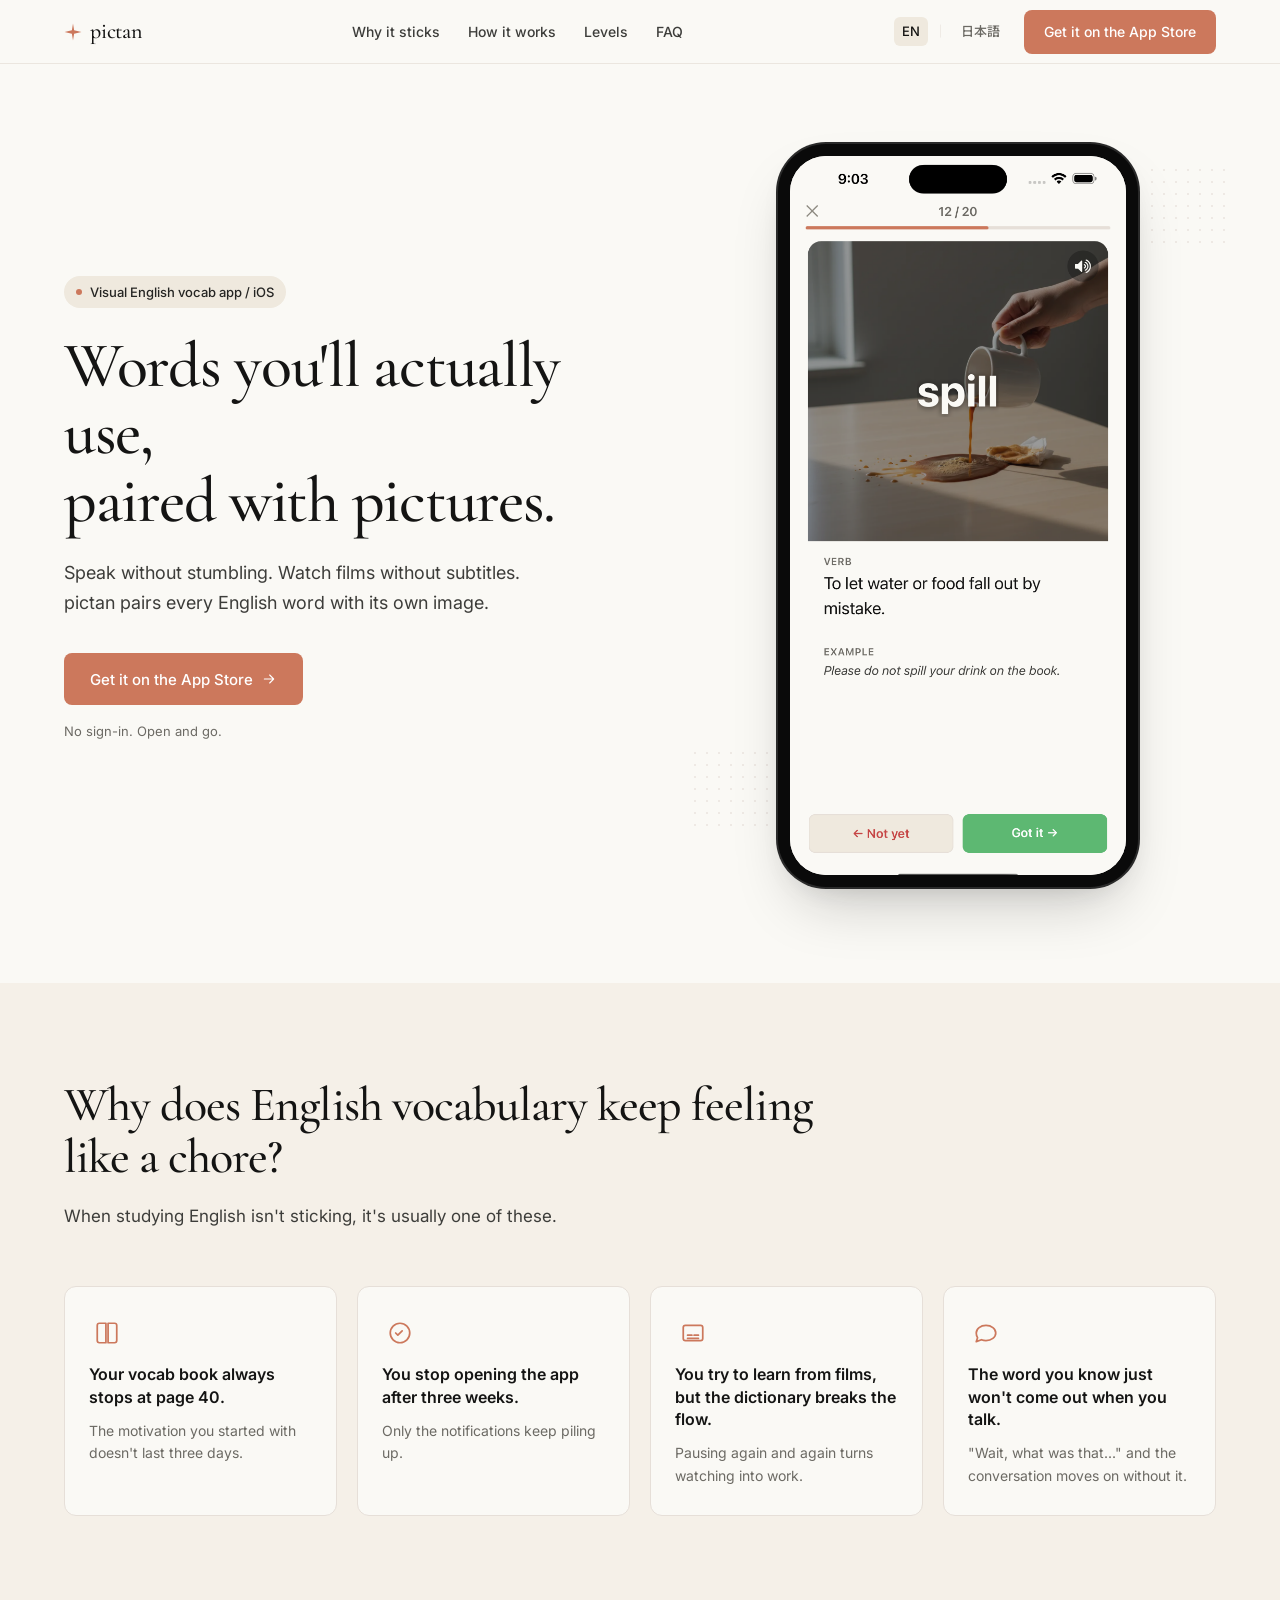
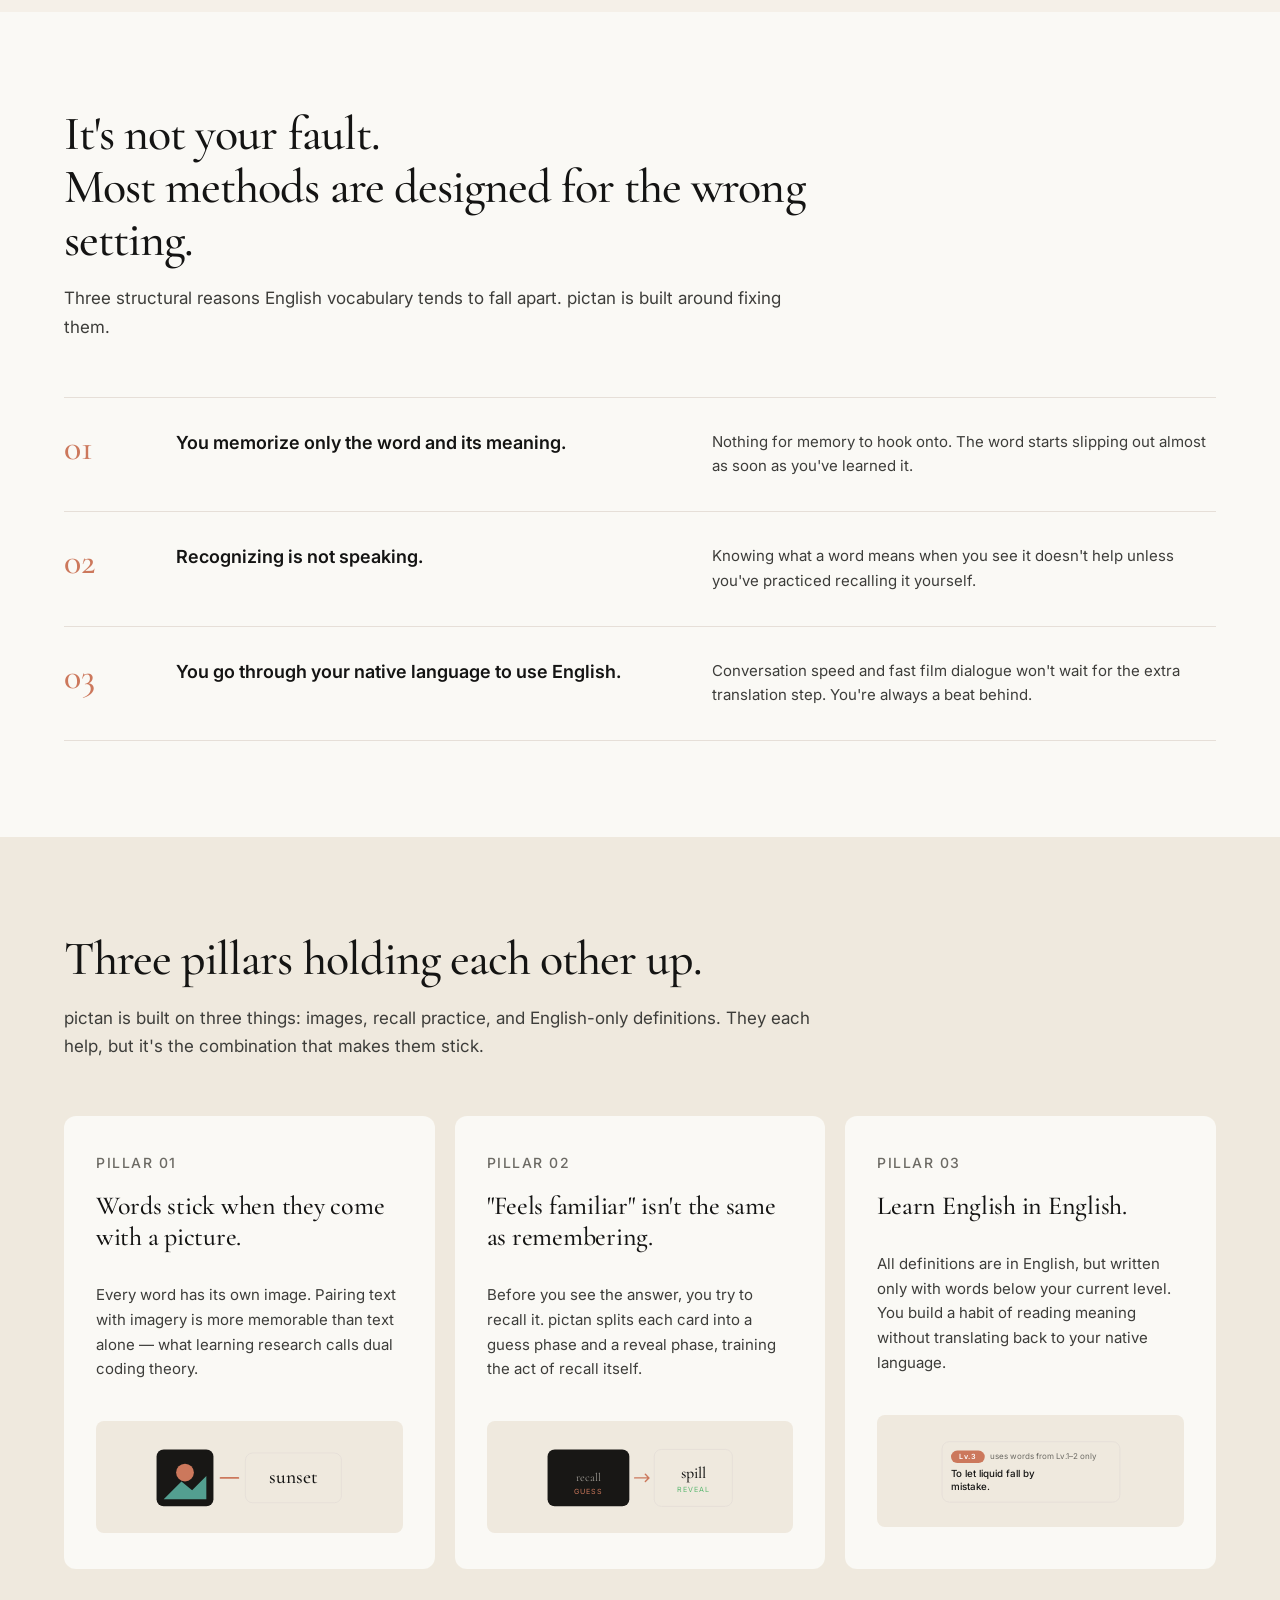
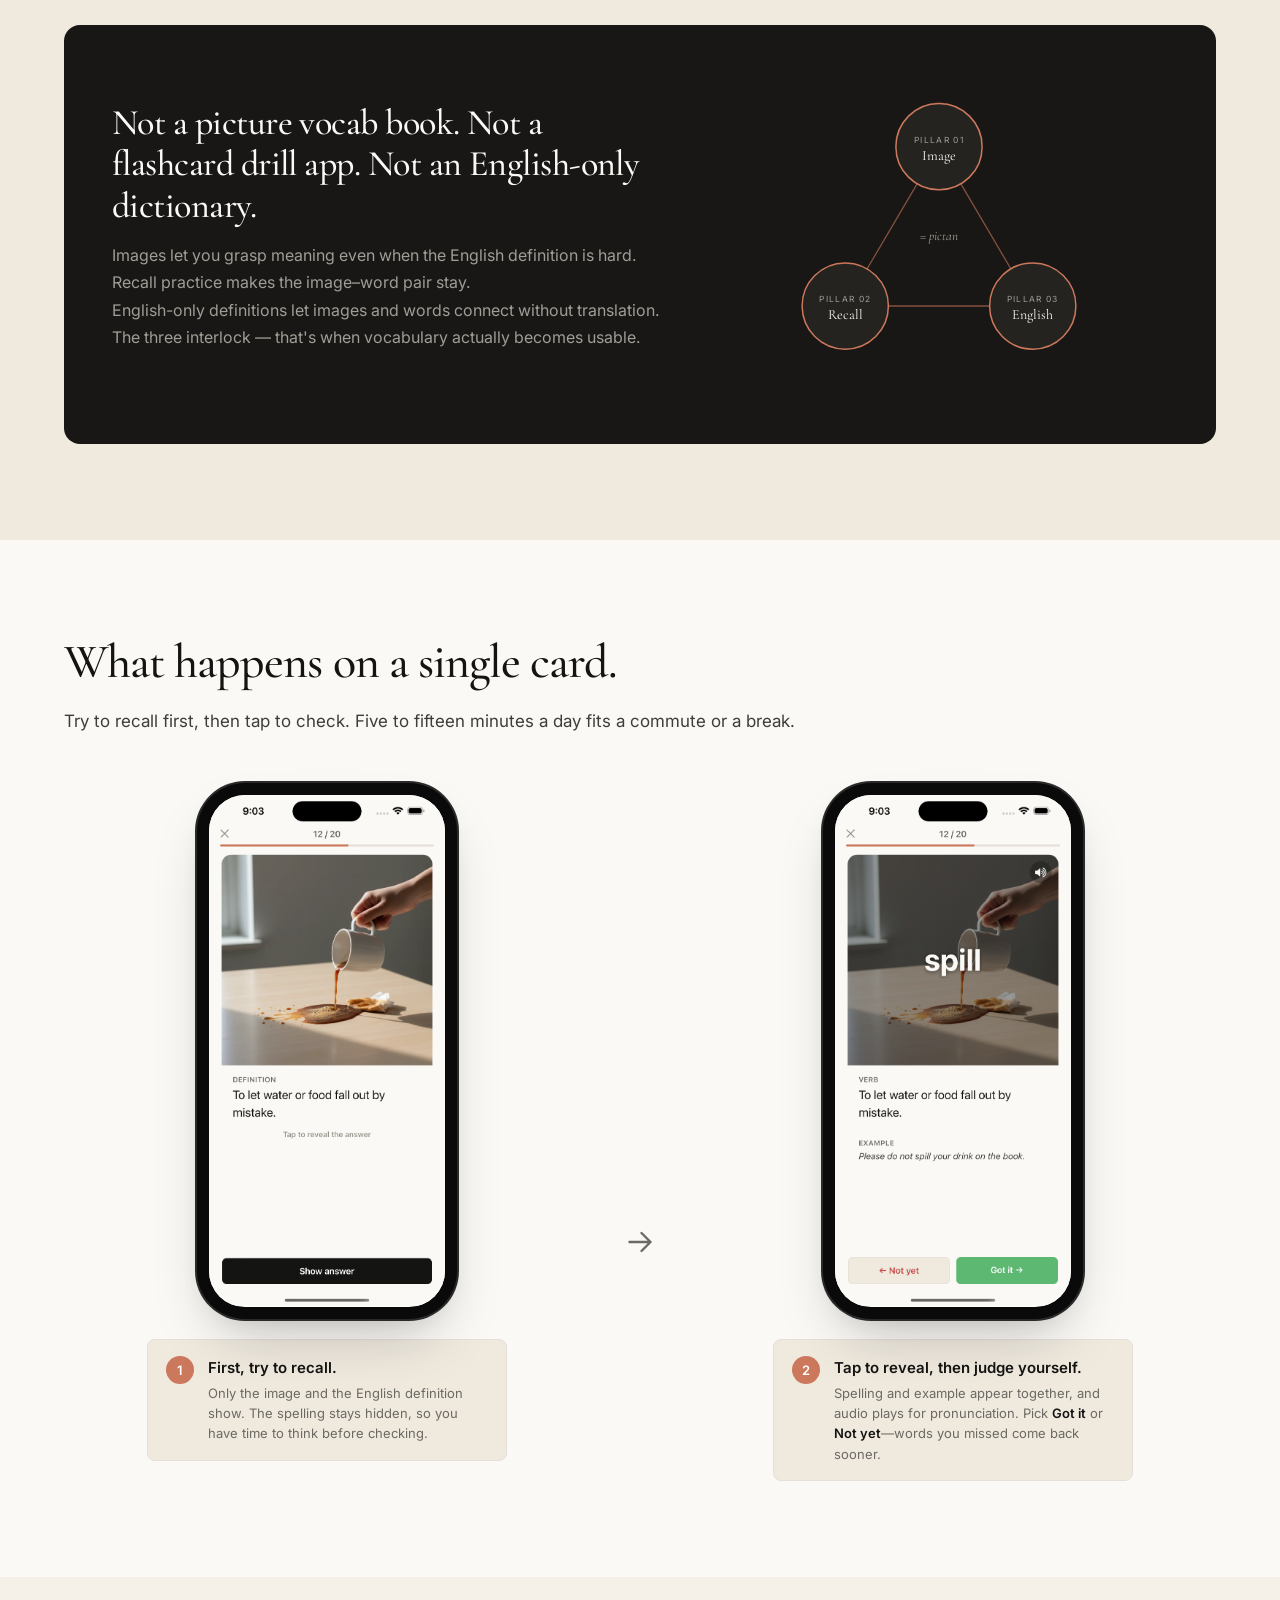
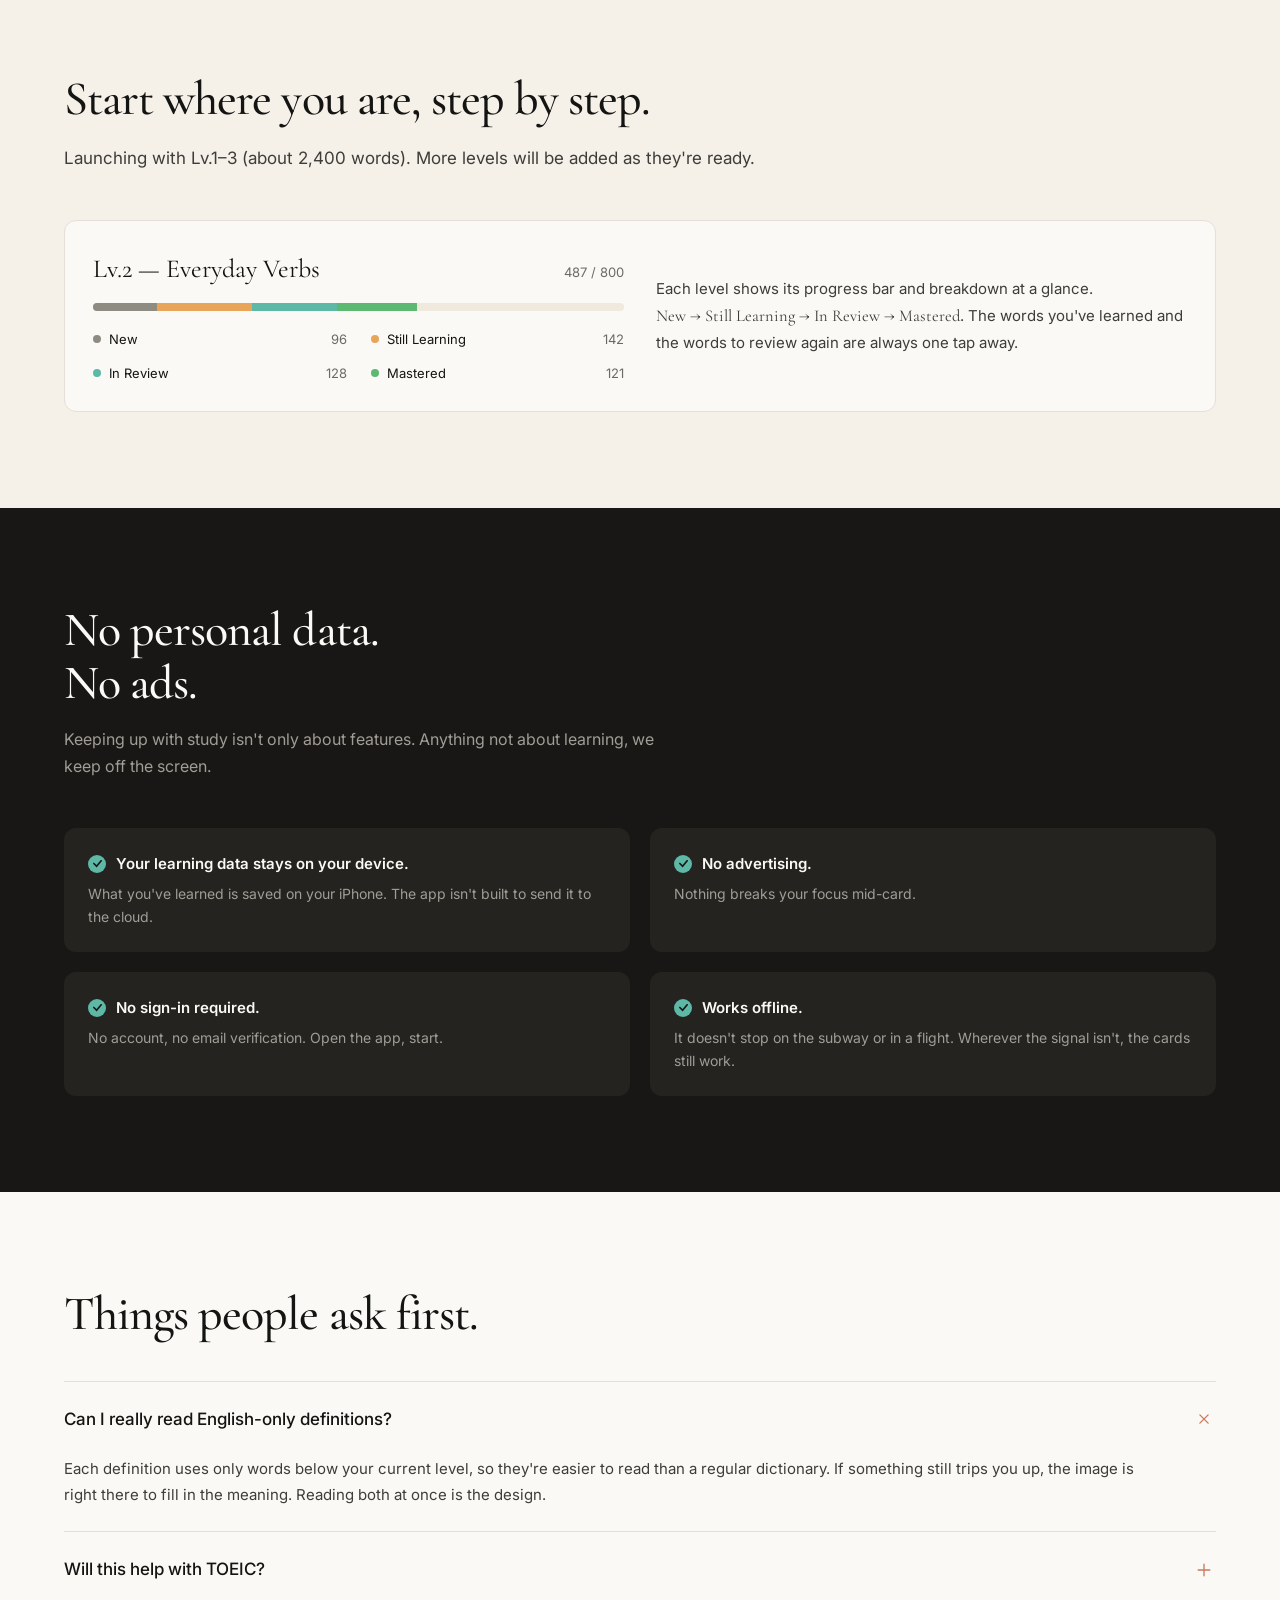
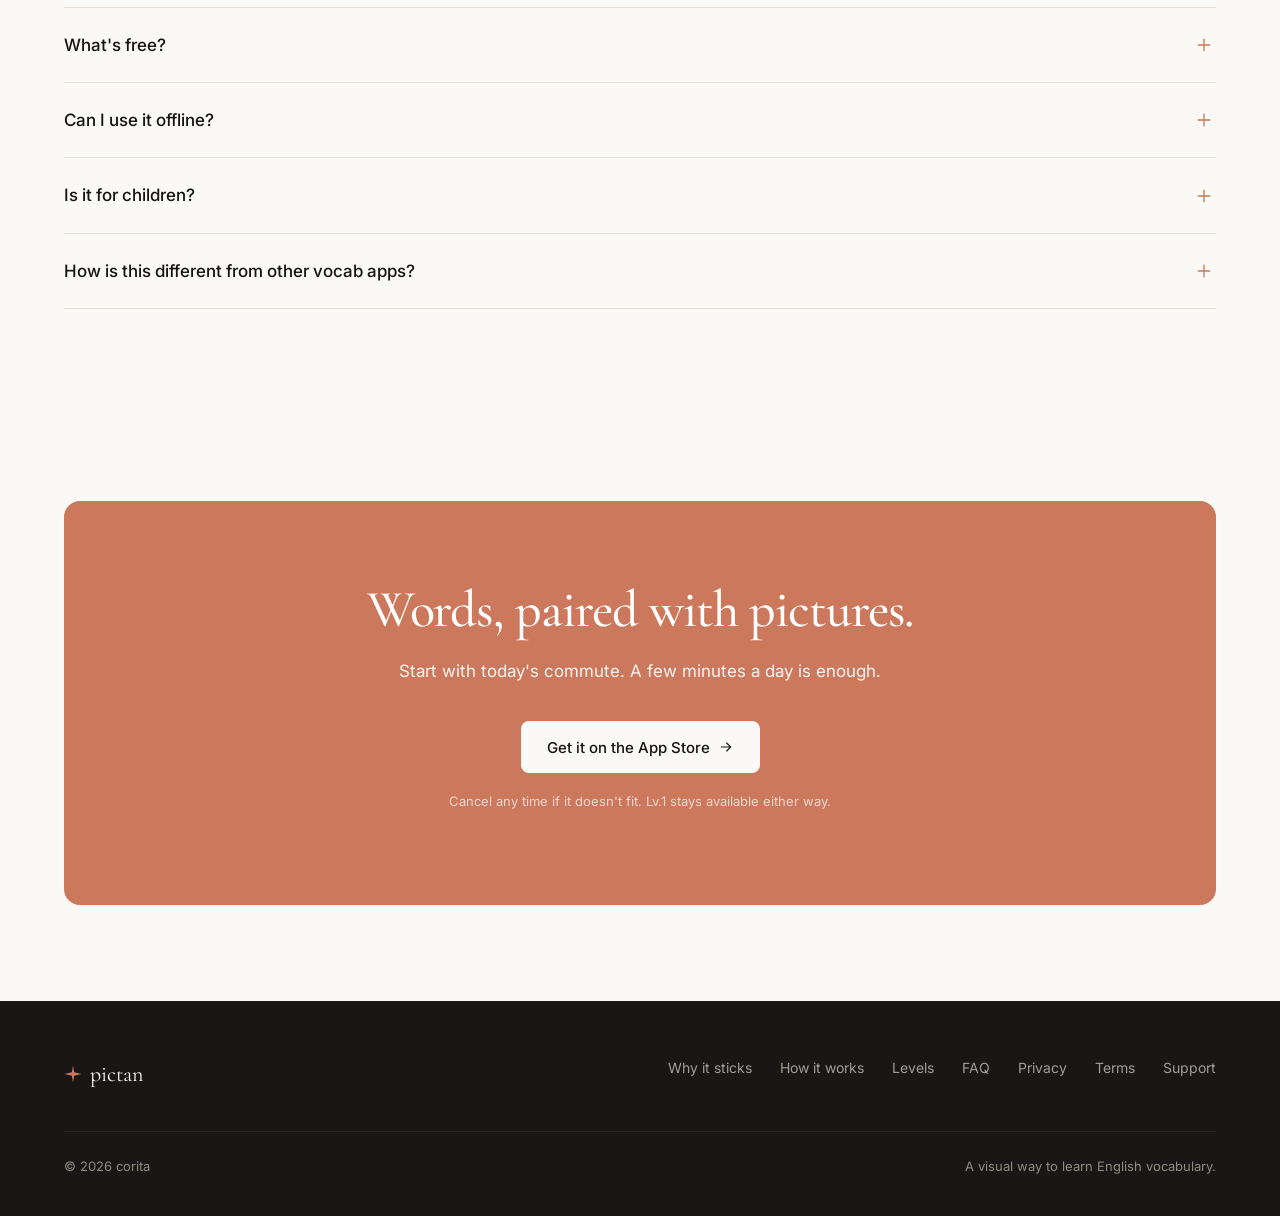
==== commit e24840b0: "copy(lp): trim demo, levels, hero, and section headers; swap to real screenshots - demo: replace 3-p" ====
--- a/pictan-next/index.html
+++ b/pictan-next/index.html
@@ -33,11 +33,17 @@
   <meta property="og:title" content="pictan – Visual English vocabulary, paired with images">
   <meta property="og:description" content="Every English word paired with its own image. Free for Lv.1, no sign-in. iOS.">
   <meta property="og:url" content="https://pictan.corita.jp/">
-  <meta property="og:image" content="https://pictan.corita.jp/assets/app-card-spill.png">
+  <meta property="og:image" content="https://pictan.corita.jp/assets/og-cover-en.png">
+  <meta property="og:image:width" content="1200">
+  <meta property="og:image:height" content="630">
+  <meta property="og:image:alt" content="pictan — Learn words with images. Hero card showing an apple, with the tagline 'An image for every word.'">
   <meta property="og:locale" content="en_US">
   <meta property="og:locale:alternate" content="ja_JP">
   <meta property="og:site_name" content="pictan">
   <meta name="twitter:card" content="summary_large_image">
+  <meta name="twitter:image" content="https://pictan.corita.jp/assets/og-cover-en.png">
+  <meta name="twitter:title" content="pictan – Visual English vocabulary, paired with images">
+  <meta name="twitter:description" content="Every English word paired with its own image. Free for Lv.1, no sign-in. iOS.">
 
   <link rel="canonical" href="https://pictan.corita.jp/">
   <link rel="alternate" hreflang="en" href="https://pictan.corita.jp/">
@@ -105,16 +111,15 @@
               <path d="M5 12h14M13 6l6 6-6 6"/>
             </svg>
           </a>
-          <a class="btn btn--secondary btn--lg" href="#how">See how it works</a>
-        </div>
-        <p class="hero__cta-note">Lv.1 is free. No sign-in. Open and go.</p>
+        </div>
+        <p class="hero__cta-note">No sign-in. Open and go.</p>
       </div>
       <div class="hero__phone-wrap">
         <div class="hero__dots dot-pattern hero__dots--tr"></div>
         <div class="hero__dots dot-pattern hero__dots--bl"></div>
         <div class="phone phone--lg">
           <div class="phone__screen">
-            <img src="assets/app-card-spill.png" alt="pictan flashcard screen" width="360" height="660">
+            <img src="assets/demo-reveal-en.png" alt="pictan flashcard for the word “spill,” showing the image, definition, example, and Got it / Not yet buttons.">
           </div>
         </div>
       </div>
@@ -125,7 +130,6 @@
   <section class="section pain">
     <div class="container">
       <div class="section-header">
-        <p class="section-eyebrow">Sound familiar?</p>
         <h2 class="display-lg">Why does English vocabulary keep feeling like a chore?</h2>
         <p class="section-header__sub">
           When studying English isn't sticking, it's usually one of these.
@@ -151,7 +155,7 @@
               <path d="M8 12l2 2 4-4"/>
             </svg>
           </div>
-          <div class="pain-card__title">You stop opening Duolingo after three weeks.</div>
+          <div class="pain-card__title">You stop opening the app after three weeks.</div>
           <div class="pain-card__body">Only the notifications keep piling up.</div>
         </div>
 
@@ -184,7 +188,6 @@
   <section class="section" id="why">
     <div class="container">
       <div class="section-header">
-        <p class="section-eyebrow">Why it doesn't stick</p>
         <h2 class="display-lg">It's not your fault.<br>Most methods are designed for the wrong setting.</h2>
         <p class="section-header__sub struct__intro">
           Three structural reasons English vocabulary tends to fall apart. pictan is built around fixing them.
@@ -218,7 +221,6 @@
   <section class="section pillars" id="how">
     <div class="container">
       <div class="section-header">
-        <p class="section-eyebrow">How pictan works</p>
         <h2 class="display-lg">Three pillars holding each other up.</h2>
         <p class="section-header__sub">
           pictan is built on three things: images, recall practice, and English-only definitions. They each help, but it's the combination that makes them stick.
@@ -293,7 +295,7 @@
       <div class="pillars__synergy">
         <div>
           <h3 class="synergy__title">
-            Not a picture vocab book. Not Anki. Not an English-only dictionary.
+            Not a picture vocab book. Not a flashcard drill app. Not an English-only dictionary.
           </h3>
           <p class="synergy__lead">
             Images let you grasp meaning even when the English definition is hard.<br>
@@ -329,126 +331,52 @@
     </div>
   </section>
 
-  <!-- ============ Demo (interactive flashcard) ============ -->
+  <!-- ============ Demo (side-by-side flow) ============ -->
   <section class="section demo">
     <div class="container">
       <div class="section-header">
-        <p class="section-eyebrow">How it works</p>
         <h2 class="display-lg">What happens on a single card.</h2>
         <p class="section-header__sub">
-          Tap the card below to see how it moves. Five to fifteen minutes a day fits a commute or a break.
-        </p>
-      </div>
-
-      <div class="demo__grid">
-        <div class="demo__copy">
-          <div class="demo__steps">
-            <div class="demo-step demo-step--active" data-demo-step="0">
-              <div class="demo-step__num">1</div>
-              <div>
-                <p class="demo-step__title">First, try to recall.</p>
-                <p class="demo-step__body">Only the image and the English definition show. The spelling stays hidden, so you have time to think before checking.</p>
-              </div>
-            </div>
-            <div class="demo-step" data-demo-step="1">
-              <div class="demo-step__num">2</div>
-              <div>
-                <p class="demo-step__title">Tap to reveal.</p>
-                <p class="demo-step__body">Spelling and example appear together. Audio plays for pronunciation.</p>
-              </div>
-            </div>
-            <div class="demo-step" data-demo-step="2">
-              <div class="demo-step__num">3</div>
-              <div>
-                <p class="demo-step__title">Pick: got it / not yet.</p>
-                <p class="demo-step__body">You judge yourself. Words you missed come back sooner.</p>
-              </div>
-            </div>
-          </div>
-          <button class="btn btn--secondary" data-demo-reset style="margin-top:20px">Start over</button>
-        </div>
-
-        <div class="demo__phone-wrap">
-          <div class="phone phone--sm" style="aspect-ratio: 260 / 540">
+          Try to recall first, then tap to check. Five to fifteen minutes a day fits a commute or a break.
+        </p>
+      </div>
+
+      <div class="demo__pair">
+        <figure class="demo__phase">
+          <div class="phone phone--sm">
             <div class="phone__screen">
-              <div class="demo-card" data-demo-card data-phase="0">
-                <div class="demo-card__statusbar">
-                  <span>9:03</span>
-                  <span style="display:flex;gap:4px;align-items:center">
-                    <span style="display:inline-block;width:14px;height:6px;background:#141413;border-radius:2px"></span>
-                    <span style="display:inline-block;width:6px;height:10px;background:#141413;border-radius:1px"></span>
-                  </span>
-                </div>
-                <div class="demo-card__topbar">
-                  <div class="demo-card__close" aria-hidden="true">
-                    <svg width="20" height="20" viewBox="0 0 24 24" fill="none" stroke="currentColor" stroke-width="1.6" stroke-linecap="round" stroke-linejoin="round">
-                      <path d="M6 6l12 12M18 6L6 18"/>
-                    </svg>
-                  </div>
-                  <div class="demo-card__counter">12 / 20</div>
-                  <div style="width:24px"></div>
-                </div>
-                <div class="demo-card__progress">
-                  <div class="demo-card__progress-fill" style="width:60%"></div>
-                </div>
-
-                <div class="demo-card__image" role="button" tabindex="0" aria-label="Reveal the answer">
-                  <div class="demo-card__sound" aria-hidden="true">
-                    <svg width="14" height="14" viewBox="0 0 24 24" fill="none" stroke="currentColor" stroke-width="1.8" stroke-linecap="round" stroke-linejoin="round">
-                      <path d="M11 5L6 9H3v6h3l5 4V5z"/>
-                      <path d="M16 8a5 5 0 010 8M19 5a9 9 0 010 14"/>
-                    </svg>
-                  </div>
-                  <svg viewBox="0 0 200 160" width="100%" height="100%" preserveAspectRatio="xMidYMid slice" style="position:absolute;inset:0" aria-hidden="true">
-                    <defs>
-                      <linearGradient id="bg" x1="0" x2="0" y1="0" y2="1">
-                        <stop offset="0" stop-color="#5b4636"/>
-                        <stop offset="1" stop-color="#1f1611"/>
-                      </linearGradient>
-                    </defs>
-                    <rect width="200" height="160" fill="url(#bg)"/>
-                    <ellipse cx="100" cy="125" rx="60" ry="10" fill="#3d2a1d" opacity="0.7"/>
-                    <g transform="translate(80 60) rotate(-25)">
-                      <rect width="40" height="34" rx="3" fill="#ece4d8"/>
-                      <path d="M40 8 q14 4 14 13 q0 9 -14 13" fill="none" stroke="#ece4d8" stroke-width="4"/>
-                    </g>
-                    <path d="M110 85 q-2 18 -6 28 q-4 8 -10 12" stroke="#5b3a20" stroke-width="5" fill="none" stroke-linecap="round"/>
-                    <ellipse cx="92" cy="128" rx="22" ry="6" fill="#5b3a20"/>
-                    <ellipse cx="92" cy="127" rx="14" ry="3" fill="#7c4f2c"/>
-                  </svg>
-                  <div class="demo-card__image-tag">spill</div>
-                </div>
-
-                <div class="demo-card__meta">VERB</div>
-                <div class="demo-card__def">To let water or food fall out by mistake.</div>
-
-                <div class="demo-card__example-wrap">
-                  <div class="demo-card__example-label">EXAMPLE</div>
-                  <div class="demo-card__example">Please do not spill your drink on the book.</div>
-                </div>
-
-                <div class="demo-card__reveal-hint demo-card__bottom demo-card__bottom--guess">Tap to reveal</div>
-
-                <div class="demo-card__actions demo-card__bottom demo-card__bottom--reveal">
-                  <button class="demo-card__btn demo-card__btn--not" type="button">
-                    <svg width="14" height="14" viewBox="0 0 24 24" fill="none" stroke="currentColor" stroke-width="1.6" stroke-linecap="round" stroke-linejoin="round" aria-hidden="true">
-                      <path d="M19 12H5M11 6l-6 6 6 6"/>
-                    </svg>
-                    Not yet
-                  </button>
-                  <button class="demo-card__btn demo-card__btn--got" type="button">
-                    Got it
-                    <svg width="14" height="14" viewBox="0 0 24 24" fill="none" stroke="currentColor" stroke-width="1.6" stroke-linecap="round" stroke-linejoin="round" aria-hidden="true">
-                      <path d="M5 12h14M13 6l6 6-6 6"/>
-                    </svg>
-                  </button>
-                </div>
-
-                <div class="demo-card__reveal-hint demo-card__bottom demo-card__bottom--result">Saved. On to the next card.</div>
-              </div>
-            </div>
-          </div>
-        </div>
+              <img src="assets/demo-guess-en.png" alt="Card with only the image and definition visible — the spelling stays hidden so you can recall it first.">
+            </div>
+          </div>
+          <figcaption class="demo__phase-caption">
+            <span class="demo__phase-num">1</span>
+            <div>
+              <p class="demo__phase-title">First, try to recall.</p>
+              <p class="demo__phase-body">Only the image and the English definition show. The spelling stays hidden, so you have time to think before checking.</p>
+            </div>
+          </figcaption>
+        </figure>
+
+        <div class="demo__arrow" aria-hidden="true">
+          <svg width="36" height="36" viewBox="0 0 24 24" fill="none" stroke="currentColor" stroke-width="1.6" stroke-linecap="round" stroke-linejoin="round">
+            <path d="M5 12h14M13 6l6 6-6 6"/>
+          </svg>
+        </div>
+
+        <figure class="demo__phase">
+          <div class="phone phone--sm">
+            <div class="phone__screen">
+              <img src="assets/demo-reveal-en.png" alt="After tapping: the spelling and example appear, and Got it / Not yet buttons appear at the bottom.">
+            </div>
+          </div>
+          <figcaption class="demo__phase-caption">
+            <span class="demo__phase-num">2</span>
+            <div>
+              <p class="demo__phase-title">Tap to reveal, then judge yourself.</p>
+              <p class="demo__phase-body">Spelling and example appear together, and audio plays for pronunciation. Pick <em>Got it</em> or <em>Not yet</em>—words you missed come back sooner.</p>
+            </div>
+          </figcaption>
+        </figure>
       </div>
     </div>
   </section>
@@ -457,30 +385,10 @@
   <section class="section levels" id="levels">
     <div class="container">
       <div class="section-header">
-        <p class="section-eyebrow">Levels</p>
         <h2 class="display-lg">Start where you are, step by step.</h2>
         <p class="section-header__sub">
-          Ten levels, 800 words each. The first release ships with Lv.1–3.
-        </p>
-      </div>
-
-      <div class="levels__grid">
-        <div class="level-cell level-cell--free"><div class="level-cell__num">1</div><div class="level-cell__label">Free</div></div>
-        <div class="level-cell level-cell--unlocked"><div class="level-cell__num">2</div><div class="level-cell__label">MVP</div></div>
-        <div class="level-cell level-cell--unlocked"><div class="level-cell__num">3</div><div class="level-cell__label">MVP</div></div>
-        <div class="level-cell level-cell--coming"><div class="level-cell__num">4</div><div class="level-cell__label">Coming</div></div>
-        <div class="level-cell level-cell--coming"><div class="level-cell__num">5</div><div class="level-cell__label">Coming</div></div>
-        <div class="level-cell level-cell--coming"><div class="level-cell__num">6</div><div class="level-cell__label">Coming</div></div>
-        <div class="level-cell level-cell--coming"><div class="level-cell__num">7</div><div class="level-cell__label">Coming</div></div>
-        <div class="level-cell level-cell--coming"><div class="level-cell__num">8</div><div class="level-cell__label">Coming</div></div>
-        <div class="level-cell level-cell--coming"><div class="level-cell__num">9</div><div class="level-cell__label">Coming</div></div>
-        <div class="level-cell level-cell--coming"><div class="level-cell__num">10</div><div class="level-cell__label">Coming</div></div>
-      </div>
-
-      <div class="levels__legend">
-        <div class="legend-item"><div class="legend-swatch" style="background:var(--surface-cream-strong)"></div> Lv.1 is free</div>
-        <div class="legend-item"><div class="legend-swatch" style="background:var(--primary);border-color:var(--primary)"></div> Available with subscription</div>
-        <div class="legend-item"><div class="legend-swatch" style="background:var(--canvas);border-style:dashed"></div> Coming later</div>
+          Launching with Lv.1–3 (about 2,400 words). More levels will be added as they're ready.
+        </p>
       </div>
 
       <div class="levels__progress">
@@ -514,7 +422,6 @@
   <section class="section privacy">
     <div class="container">
       <div class="section-header">
-        <p class="section-eyebrow">Where we stand</p>
         <h2 class="display-lg">No personal data.<br>No ads.</h2>
         <p class="privacy__lead">
           Keeping up with study isn't only about features. Anything not about learning, we keep off the screen.
@@ -570,7 +477,6 @@
   <section class="section faq" id="faq">
     <div class="container">
       <div class="section-header">
-        <p class="section-eyebrow">Frequently asked</p>
         <h2 class="display-lg">Things people ask first.</h2>
       </div>
       <div class="faq__list">
@@ -645,7 +551,7 @@
       <div class="final-cta__card">
         <h2 class="final-cta__title">Words, paired with pictures.</h2>
         <p class="final-cta__sub">
-          Start with today's commute. A few minutes a day is enough. Lv.1 is free.
+          Start with today's commute. A few minutes a day is enough.
         </p>
         <!-- TODO(app-store-url): Replace href with actual App Store URL after approval. -->
         <a class="btn btn--lg btn--on-dark" href="#" data-app-store-link>
--- a/pictan-next/styles.css
+++ b/pictan-next/styles.css
@@ -449,270 +449,77 @@
 .demo {
   background: var(--canvas);
 }
-.demo__grid {
+.demo__pair {
+  margin-top: 48px;
   display: grid;
-  grid-template-columns: 1fr 1.1fr;
-  gap: 64px;
+  grid-template-columns: 1fr auto 1fr;
+  gap: 32px;
+  align-items: start;
+  justify-items: center;
+}
+.demo__phase {
+  margin: 0;
+  display: flex;
+  flex-direction: column;
   align-items: center;
-  margin-top: 48px;
-}
-@media (max-width: 900px) {
-  .demo__grid { grid-template-columns: 1fr; gap: 40px; }
-}
-.demo__copy h3 {
-  font-family: var(--font-display);
-  font-size: clamp(28px, 3.4vw, 36px);
-  font-weight: 500; letter-spacing: -0.015em;
-  line-height: 1.15;
-  margin: 0 0 16px;
-}
-.demo__steps {
-  margin-top: 28px;
-  display: flex; flex-direction: column; gap: 16px;
-}
-.demo-step {
+  gap: 20px;
+  max-width: 360px;
+  width: 100%;
+}
+.demo__phase .phone__screen { background: #fff; }
+.demo__phase .phone__screen img {
+  object-fit: contain;
+  object-position: center top;
+  background: #fff;
+}
+.demo__phase-caption {
   display: flex; gap: 14px;
-  padding: 14px 16px;
+  padding: 16px 18px;
   border-radius: var(--r-md);
   border: 1px solid var(--hairline);
-  background: var(--canvas);
-  transition: all 0.2s ease;
-}
-.demo-step--active {
   background: var(--surface-card);
-  border-color: var(--primary);
-}
-.demo-step__num {
+  width: 100%;
+}
+.demo__phase-num {
   width: 28px; height: 28px;
   border-radius: 50%;
-  background: var(--canvas);
-  border: 1px solid var(--hairline);
+  background: var(--primary); color: var(--on-primary);
   display: flex; align-items: center; justify-content: center;
   font-weight: 600; font-size: 13px;
   flex-shrink: 0;
 }
-.demo-step--active .demo-step__num {
-  background: var(--primary); color: var(--on-primary);
-  border-color: var(--primary);
-}
-.demo-step__title { font-weight: 600; font-size: 14px; margin: 0 0 2px; }
-.demo-step__body { font-size: 13px; color: var(--muted); margin: 0; line-height: 1.5; }
-
-.demo__phone-wrap {
-  display: flex; justify-content: center;
-}
-.demo-card {
-  width: 100%; height: 100%;
-  background: #fff;
-  display: flex; flex-direction: column;
-  padding: 14px 14px 16px;
-  font-family: var(--font-body);
-}
-.demo-card__statusbar {
-  display: flex; justify-content: space-between; align-items: center;
-  font-size: 13px; font-weight: 600;
-  padding: 4px 8px 8px;
-  color: var(--ink);
-}
-.demo-card__topbar {
-  display: flex; align-items: center; gap: 12px;
-  padding: 4px 4px 10px;
-}
-.demo-card__close {
-  width: 24px; height: 24px;
+.demo__phase-title { font-weight: 600; font-size: 15px; margin: 0 0 4px; }
+.demo__phase-body { font-size: 13px; color: var(--muted); margin: 0; line-height: 1.55; }
+.demo__phase-body em {
+  font-style: normal;
+  font-weight: 600;
+  color: var(--ink);
+}
+.demo__arrow {
+  align-self: center;
+  margin-top: 220px; /* center on the phone, not the column */
+  color: var(--muted);
   display: flex; align-items: center; justify-content: center;
-  color: var(--ink);
-}
-.demo-card__counter {
-  flex: 1; text-align: center;
-  font-size: 13px; font-weight: 600; color: var(--ink);
-}
-.demo-card__progress {
-  height: 4px; border-radius: 2px;
-  background: var(--hairline);
-  overflow: hidden;
-  margin: 0 4px 14px;
-}
-.demo-card__progress-fill {
-  height: 100%;
-  background: var(--primary);
-  transition: width 0.4s ease;
-}
-.demo-card__image {
-  flex: 1;
-  border-radius: 14px;
-  background: linear-gradient(135deg, #5b4636, #2d2520);
-  position: relative;
-  overflow: hidden;
-  display: flex; align-items: center; justify-content: center;
-  min-height: 200px;
-}
-.demo-card__image-tag {
-  font-family: var(--font-display);
-  font-size: 44px; font-weight: 600;
-  color: #fff;
-  letter-spacing: -0.02em;
-  filter: drop-shadow(0 2px 8px rgba(0,0,0,0.35));
-  transition: opacity 0.3s ease;
-  position: relative;
-  opacity: 0;
-}
-.demo-card[data-phase="1"] .demo-card__image-tag,
-.demo-card[data-phase="2"] .demo-card__image-tag { opacity: 1; }
-.demo-card__sound {
-  position: absolute; top: 12px; right: 12px;
-  width: 30px; height: 30px;
-  border-radius: 50%;
-  background: rgba(255,255,255,0.18);
-  backdrop-filter: blur(8px);
-  -webkit-backdrop-filter: blur(8px);
-  display: flex; align-items: center; justify-content: center;
-  color: #fff;
-}
-.demo-card__meta {
-  margin-top: 14px;
-  font-size: 11px; font-weight: 600;
-  letter-spacing: 1.2px;
-  text-transform: uppercase;
-  color: var(--muted);
-}
-.demo-card__def {
-  margin-top: 6px;
-  font-size: 16px; line-height: 1.35;
-  color: var(--ink); font-weight: 500;
-}
-.demo-card__example-wrap { display: none; }
-.demo-card[data-phase="1"] .demo-card__example-wrap,
-.demo-card[data-phase="2"] .demo-card__example-wrap { display: block; }
-.demo-card__example-label {
-  margin-top: 14px;
-  font-size: 11px; font-weight: 600;
-  letter-spacing: 1.2px;
-  text-transform: uppercase;
-  color: var(--muted);
-}
-.demo-card__example {
-  margin-top: 4px;
-  font-size: 13px;
-  color: var(--ink);
-  font-style: italic;
-}
-.demo-card__bottom { display: none; }
-.demo-card[data-phase="0"] .demo-card__bottom--guess,
-.demo-card[data-phase="2"] .demo-card__bottom--result {
-  display: flex;
-}
-.demo-card[data-phase="1"] .demo-card__bottom--reveal {
-  display: grid;
-}
-.demo-card__actions {
-  margin-top: 14px;
-  grid-template-columns: 1fr 1fr;
-  gap: 10px;
-}
-.demo-card__btn {
-  height: 44px;
-  border-radius: 10px;
-  font-weight: 600; font-size: 13px;
-  display: flex; align-items: center; justify-content: center; gap: 6px;
-}
-.demo-card__btn--not {
-  background: var(--surface-card);
-  color: var(--primary);
-}
-.demo-card__btn--got {
-  background: var(--success);
-  color: #fff;
-}
-.demo-card__reveal-hint {
-  margin-top: 14px;
-  text-align: center;
-  height: 44px;
-  border-radius: 10px;
-  background: var(--surface-card);
-  color: var(--ink);
-  font-size: 13px; font-weight: 600;
-  align-items: center; justify-content: center;
-}
-.demo-card__reveal-hint--guess { cursor: pointer; }
-.demo-card__reveal-hint--result {
-  background: var(--surface-card);
-  color: var(--primary);
+}
+@media (max-width: 900px) {
+  .demo__pair {
+    grid-template-columns: 1fr;
+    gap: 36px;
+  }
+  .demo__arrow {
+    margin-top: 0;
+    transform: rotate(90deg);
+  }
 }
 
 /* Levels */
 .levels {
   background: var(--surface-soft);
 }
-.levels__grid {
-  display: grid;
-  grid-template-columns: repeat(5, 1fr);
-  gap: 12px;
-  margin-top: 48px;
-}
-@media (max-width: 900px) {
-  .levels__grid { grid-template-columns: repeat(5, 1fr); gap: 8px; }
-}
-@media (max-width: 560px) {
-  .levels__grid { grid-template-columns: repeat(5, 1fr); }
-}
-.level-cell {
-  aspect-ratio: 1;
-  border-radius: var(--r-md);
-  background: var(--canvas);
-  border: 1px solid var(--hairline);
-  display: flex; flex-direction: column; align-items: center; justify-content: center;
-  gap: 2px;
-  padding: 6px;
-}
-.level-cell__num {
-  font-family: var(--font-display);
-  font-size: 22px; font-weight: 500;
-  color: var(--ink);
-  line-height: 1;
-}
-.level-cell__label {
-  font-size: 10px; color: var(--muted);
-  letter-spacing: 0.5px;
-  text-align: center;
-}
-.level-cell--unlocked {
-  background: var(--primary);
-  border-color: var(--primary);
-}
-.level-cell--unlocked .level-cell__num,
-.level-cell--unlocked .level-cell__label {
-  color: var(--on-primary);
-}
-.level-cell--free {
-  background: var(--surface-cream-strong);
-  border-color: var(--primary-disabled);
-}
-.level-cell--coming {
-  background: var(--canvas);
-  border-style: dashed;
-}
-.level-cell--coming .level-cell__num,
-.level-cell--coming .level-cell__label {
-  color: var(--muted-soft);
-}
-
-.levels__legend {
-  display: flex; gap: 24px; margin-top: 28px; flex-wrap: wrap;
-  font-size: 13px;
-}
-.legend-item {
-  display: flex; align-items: center; gap: 8px;
-  color: var(--body);
-}
-.legend-swatch {
-  width: 14px; height: 14px; border-radius: 4px;
-  border: 1px solid var(--hairline);
-}
 
 /* Progress preview */
 .levels__progress {
-  margin-top: 40px;
+  margin-top: 48px;
   background: var(--canvas);
   border: 1px solid var(--hairline);
   border-radius: var(--r-lg);
@@ -752,7 +559,6 @@
   background: var(--surface-dark);
   color: var(--on-dark);
 }
-.privacy .section-eyebrow { color: var(--accent-amber); }
 .privacy .display-lg { color: var(--on-dark); }
 .privacy__lead {
   color: var(--on-dark-soft);
@@ -899,12 +705,6 @@
 }
 
 /* Section header */
-.section-eyebrow {
-  font-size: 13px; font-weight: 500; letter-spacing: 1.6px;
-  text-transform: uppercase;
-  color: var(--primary);
-  margin: 0 0 16px;
-}
 .section-header {
   max-width: 780px;
 }
